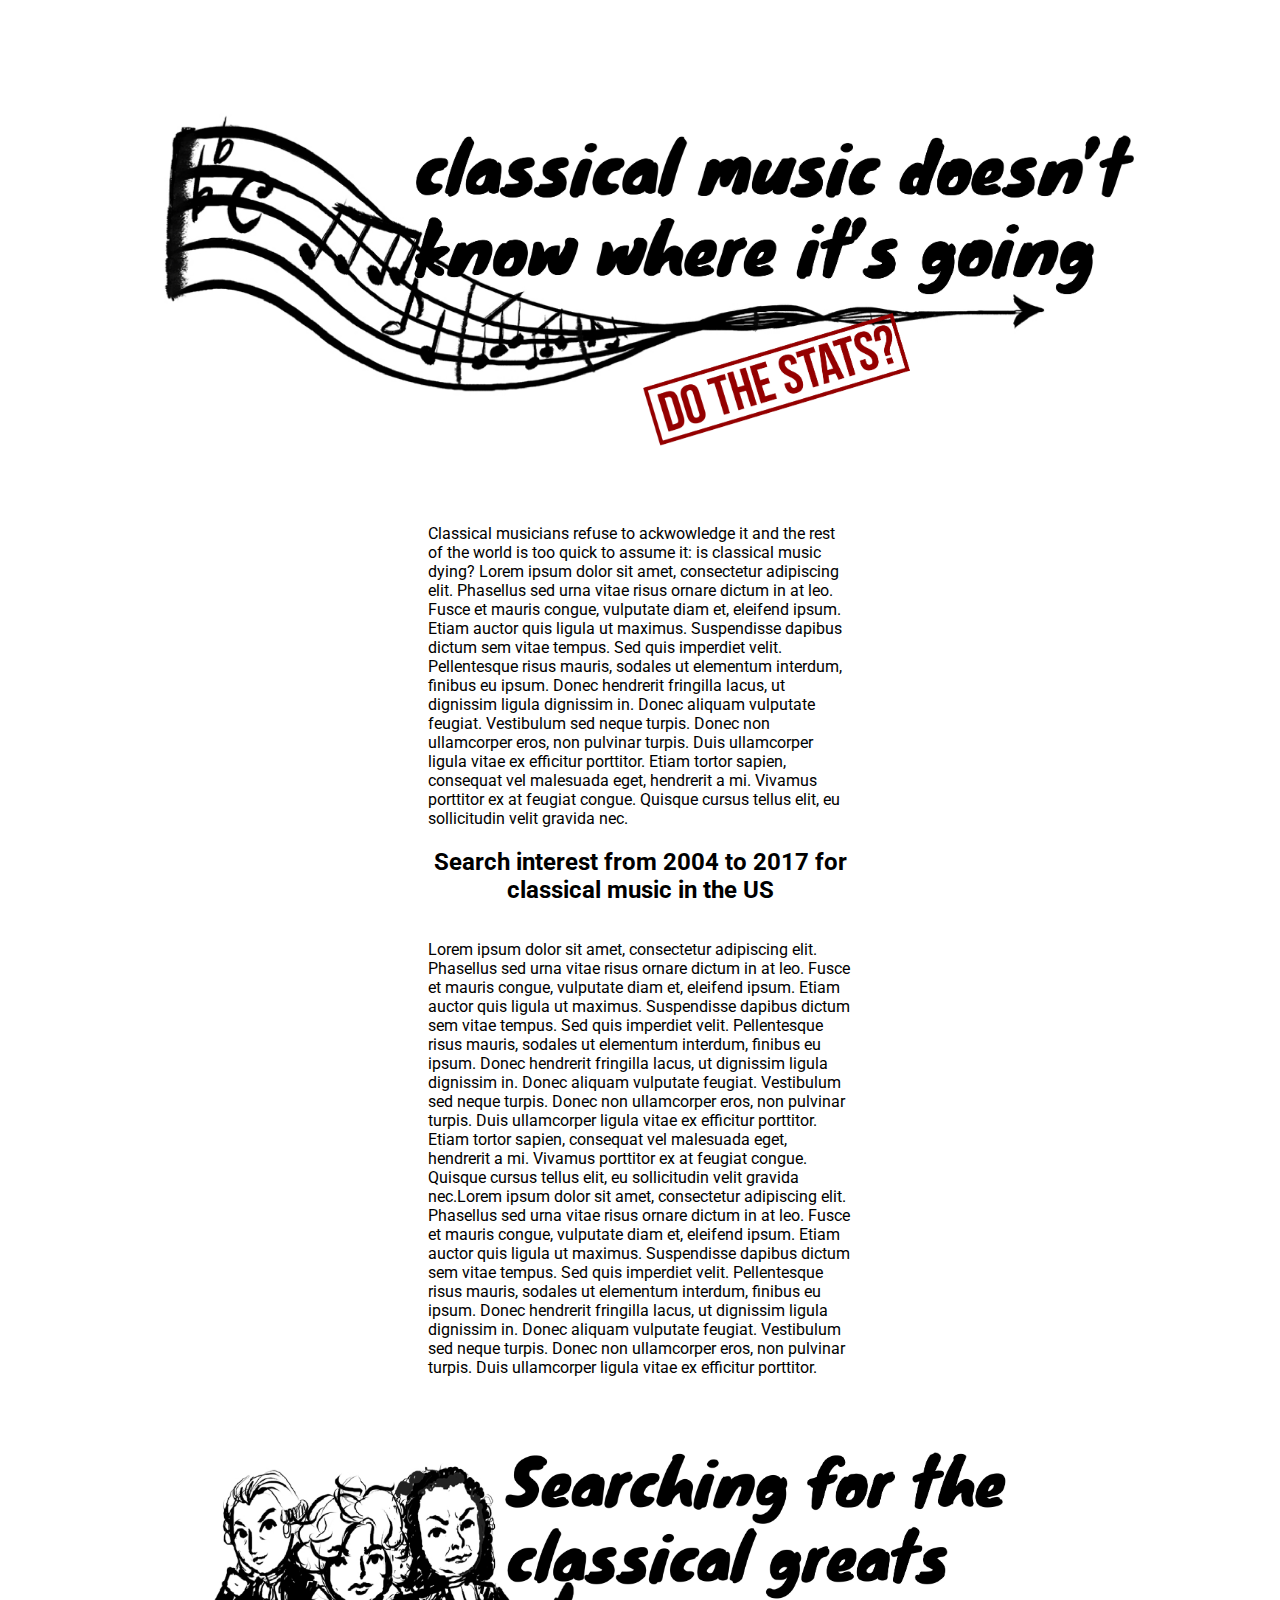
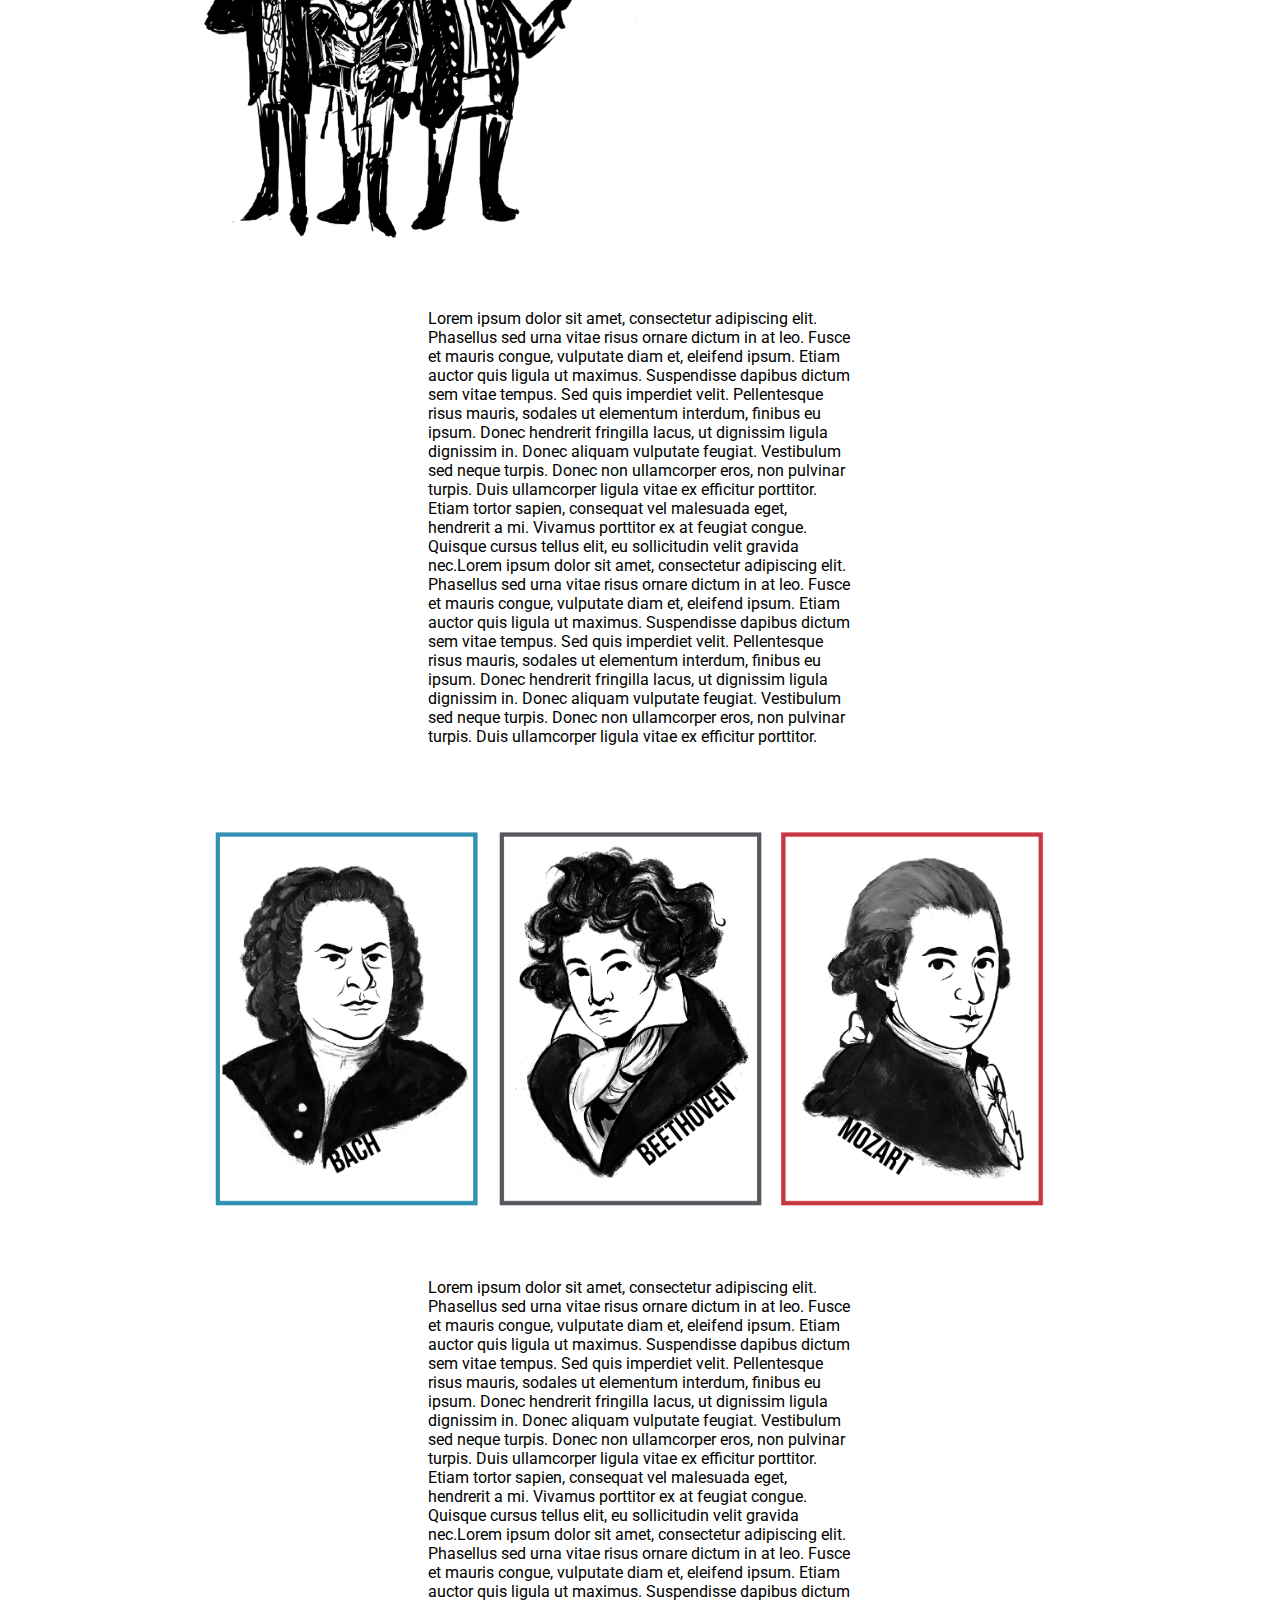
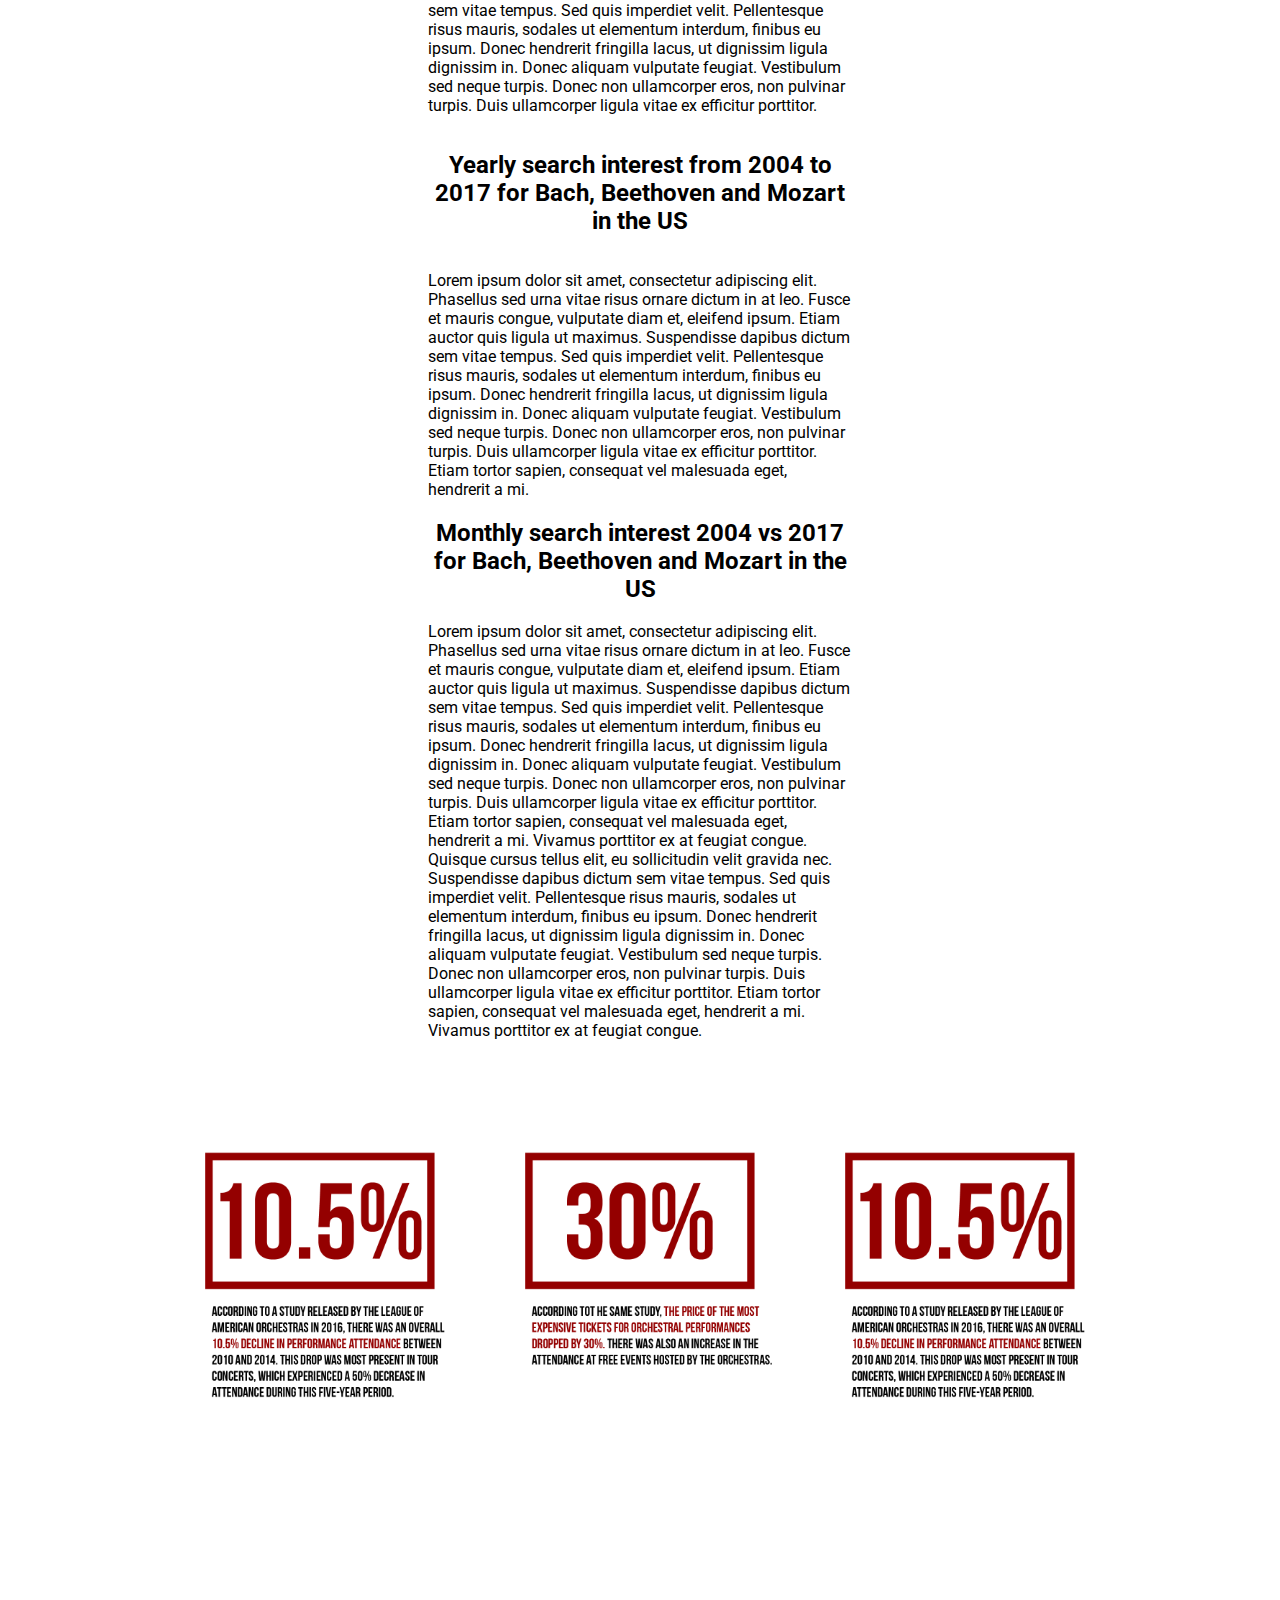
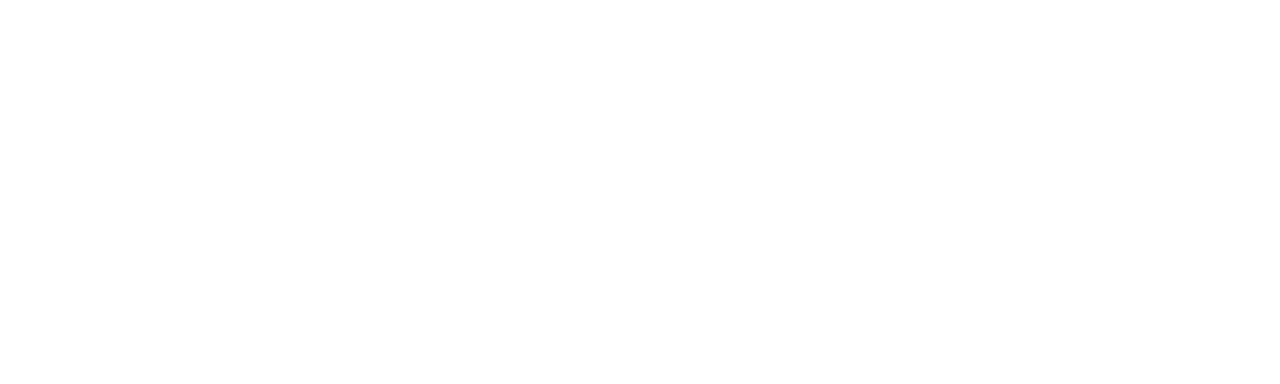
==== data_vis.html @ 520ba49f "more updates." ====
<!DOCTYPE html>
<html lang="en">
<head>
  <meta charset="utf-8">
  <title>Mackenzie Miller</title>
  <meta name="description" content="">
  <meta name="author" content="">
  <meta name="viewport" content="width=device-width, initial-scale=1">

  <link rel="stylesheet" href="style.css">
  <script type="text/javascript" src="plotlyjs-bundle.js"></script>
  <script type="text/javascript" src="figure.js"></script>
  <script src="https://d3js.org/d3.v4.min.js"></script>
  <script src="http://dimplejs.org/dist/dimple.v2.3.0.min.js"></script>
</head>

<div class="container">
  <div>
    <img src="img/newtitle.png"/>
  </div>
  <div>
    <p>Classical musicians refuse to ackwowledge it and the rest of the world is too quick to assume it: is classical music dying? Lorem ipsum dolor sit amet, consectetur adipiscing elit. Phasellus sed urna vitae risus ornare dictum in at leo. Fusce et mauris congue, vulputate diam et, eleifend ipsum. Etiam auctor quis ligula ut maximus. Suspendisse dapibus dictum sem vitae tempus. Sed quis imperdiet velit. Pellentesque risus mauris, sodales ut elementum interdum, finibus eu ipsum. Donec hendrerit fringilla lacus, ut dignissim ligula dignissim in. Donec aliquam vulputate feugiat. Vestibulum sed neque turpis. Donec non ullamcorper eros, non pulvinar turpis. Duis ullamcorper ligula vitae ex efficitur porttitor. Etiam tortor sapien, consequat vel malesuada eget, hendrerit a mi. Vivamus porttitor ex at feugiat congue. Quisque cursus tellus elit, eu sollicitudin velit gravida nec.
</p>
<h2>Search interest from 2004 to 2017 for classical music in the US</h2>
</div>
</div>
<!--
<div class="container3">
  <div>
    <img src="img/bach.png"/>
  </div>
  <div>
    <img src="img/beethoven.png"/>
  </div>
  <div>
    <img src="img/mozart.png"/>
  </div>
</div> -->
<div class="containergraph">
  
  <script src="popularity.js"></script>
</div>
  <div>
    <p>Lorem ipsum dolor sit amet, consectetur adipiscing elit. Phasellus sed urna vitae risus ornare dictum in at leo. Fusce et mauris congue, vulputate diam et, eleifend ipsum. Etiam auctor quis ligula ut maximus. Suspendisse dapibus dictum sem vitae tempus. Sed quis imperdiet velit. Pellentesque risus mauris, sodales ut elementum interdum, finibus eu ipsum. Donec hendrerit fringilla lacus, ut dignissim ligula dignissim in. Donec aliquam vulputate feugiat. Vestibulum sed neque turpis. Donec non ullamcorper eros, non pulvinar turpis. Duis ullamcorper ligula vitae ex efficitur porttitor. Etiam tortor sapien, consequat vel malesuada eget, hendrerit a mi. Vivamus porttitor ex at feugiat congue. Quisque cursus tellus elit, eu sollicitudin velit gravida nec.Lorem ipsum dolor sit amet, consectetur adipiscing elit. Phasellus sed urna vitae risus ornare dictum in at leo. Fusce et mauris congue, vulputate diam et, eleifend ipsum. Etiam auctor quis ligula ut maximus. Suspendisse dapibus dictum sem vitae tempus. Sed quis imperdiet velit. Pellentesque risus mauris, sodales ut elementum interdum, finibus eu ipsum. Donec hendrerit fringilla lacus, ut dignissim ligula dignissim in. Donec aliquam vulputate feugiat. Vestibulum sed neque turpis. Donec non ullamcorper eros, non pulvinar turpis. Duis ullamcorper ligula vitae ex efficitur porttitor.
</p>
</div>
</div>
<div class="container">
  <div>
  <img src="img/searchingfor.png">
</div>
  <div>
    <p>Lorem ipsum dolor sit amet, consectetur adipiscing elit. Phasellus sed urna vitae risus ornare dictum in at leo. Fusce et mauris congue, vulputate diam et, eleifend ipsum. Etiam auctor quis ligula ut maximus. Suspendisse dapibus dictum sem vitae tempus. Sed quis imperdiet velit. Pellentesque risus mauris, sodales ut elementum interdum, finibus eu ipsum. Donec hendrerit fringilla lacus, ut dignissim ligula dignissim in. Donec aliquam vulputate feugiat. Vestibulum sed neque turpis. Donec non ullamcorper eros, non pulvinar turpis. Duis ullamcorper ligula vitae ex efficitur porttitor. Etiam tortor sapien, consequat vel malesuada eget, hendrerit a mi. Vivamus porttitor ex at feugiat congue. Quisque cursus tellus elit, eu sollicitudin velit gravida nec.Lorem ipsum dolor sit amet, consectetur adipiscing elit. Phasellus sed urna vitae risus ornare dictum in at leo. Fusce et mauris congue, vulputate diam et, eleifend ipsum. Etiam auctor quis ligula ut maximus. Suspendisse dapibus dictum sem vitae tempus. Sed quis imperdiet velit. Pellentesque risus mauris, sodales ut elementum interdum, finibus eu ipsum. Donec hendrerit fringilla lacus, ut dignissim ligula dignissim in. Donec aliquam vulputate feugiat. Vestibulum sed neque turpis. Donec non ullamcorper eros, non pulvinar turpis. Duis ullamcorper ligula vitae ex efficitur porttitor.
</p>
</div>
</div>
<div class="container">
  <div>
  <img src="img/portraits.png">
</div>
  <div>
    <p>Lorem ipsum dolor sit amet, consectetur adipiscing elit. Phasellus sed urna vitae risus ornare dictum in at leo. Fusce et mauris congue, vulputate diam et, eleifend ipsum. Etiam auctor quis ligula ut maximus. Suspendisse dapibus dictum sem vitae tempus. Sed quis imperdiet velit. Pellentesque risus mauris, sodales ut elementum interdum, finibus eu ipsum. Donec hendrerit fringilla lacus, ut dignissim ligula dignissim in. Donec aliquam vulputate feugiat. Vestibulum sed neque turpis. Donec non ullamcorper eros, non pulvinar turpis. Duis ullamcorper ligula vitae ex efficitur porttitor. Etiam tortor sapien, consequat vel malesuada eget, hendrerit a mi. Vivamus porttitor ex at feugiat congue. Quisque cursus tellus elit, eu sollicitudin velit gravida nec.Lorem ipsum dolor sit amet, consectetur adipiscing elit. Phasellus sed urna vitae risus ornare dictum in at leo. Fusce et mauris congue, vulputate diam et, eleifend ipsum. Etiam auctor quis ligula ut maximus. Suspendisse dapibus dictum sem vitae tempus. Sed quis imperdiet velit. Pellentesque risus mauris, sodales ut elementum interdum, finibus eu ipsum. Donec hendrerit fringilla lacus, ut dignissim ligula dignissim in. Donec aliquam vulputate feugiat. Vestibulum sed neque turpis. Donec non ullamcorper eros, non pulvinar turpis. Duis ullamcorper ligula vitae ex efficitur porttitor.
</p>
</div>
<h2>Yearly search interest from 2004 to 2017 for Bach, Beethoven and Mozart in the US</h2>
</div>
<div class="containergraph">
  <script src="bach.js"></script>
</div>
  <div>
    <p>Lorem ipsum dolor sit amet, consectetur adipiscing elit. Phasellus sed urna vitae risus ornare dictum in at leo. Fusce et mauris congue, vulputate diam et, eleifend ipsum. Etiam auctor quis ligula ut maximus. Suspendisse dapibus dictum sem vitae tempus. Sed quis imperdiet velit. Pellentesque risus mauris, sodales ut elementum interdum, finibus eu ipsum. Donec hendrerit fringilla lacus, ut dignissim ligula dignissim in. Donec aliquam vulputate feugiat. Vestibulum sed neque turpis. Donec non ullamcorper eros, non pulvinar turpis. Duis ullamcorper ligula vitae ex efficitur porttitor. Etiam tortor sapien, consequat vel malesuada eget, hendrerit a mi. </p>
</div>
<h2>Monthly search interest 2004 vs 2017 for Bach, Beethoven and Mozart in the US</h2>

    <div class="containergraph">
      <script src="monthly.js"></script>
    </div>
  <div>
    <p>Lorem ipsum dolor sit amet, consectetur adipiscing elit. Phasellus sed urna vitae risus ornare dictum in at leo. Fusce et mauris congue, vulputate diam et, eleifend ipsum. Etiam auctor quis ligula ut maximus. Suspendisse dapibus dictum sem vitae tempus. Sed quis imperdiet velit. Pellentesque risus mauris, sodales ut elementum interdum, finibus eu ipsum. Donec hendrerit fringilla lacus, ut dignissim ligula dignissim in. Donec aliquam vulputate feugiat. Vestibulum sed neque turpis. Donec non ullamcorper eros, non pulvinar turpis. Duis ullamcorper ligula vitae ex efficitur porttitor. Etiam tortor sapien, consequat vel malesuada eget, hendrerit a mi. Vivamus porttitor ex at feugiat congue. Quisque cursus tellus elit, eu sollicitudin velit gravida nec. Suspendisse dapibus dictum sem vitae tempus. Sed quis imperdiet velit. Pellentesque risus mauris, sodales ut elementum interdum, finibus eu ipsum. Donec hendrerit fringilla lacus, ut dignissim ligula dignissim in. Donec aliquam vulputate feugiat. Vestibulum sed neque turpis. Donec non ullamcorper eros, non pulvinar turpis. Duis ullamcorper ligula vitae ex efficitur porttitor. Etiam tortor sapien, consequat vel malesuada eget, hendrerit a mi. Vivamus porttitor ex at feugiat congue.
</p>
</div>

<div class="container3">
  <img src="img/stat1.png">
    <img src="img/stat2.png">
      <img src="img/stat1.png">
</div>


</html>
---- style.css ----
@import url('https://fonts.googleapis.com/css?family=Montserrat|Raleway:100,200,300,400|Roboto:100');
.container {
    display: grid;
    grid-template-columns: 1fr;
    grid-template-rows: 500px;
}

.containergraph {
  
}

.container > div > img {
    width: 100%;
    height: 100%;
    object-fit: contain;
}

.container4 > div > img {
    width: 100%;
    height: 100%;
    object-fit: contain;
    margin-top: 50px;
}

.container2 {
    display: grid;
    grid-template-columns: 1fr;
    grid-template-rows: 300px;
}

.container2 > div > img {
    width: 100%;
    height: 100%;
    object-fit: contain;
}

.container3 {
display: grid;
grid-gap: 20px;
grid-template-columns: repeat(auto-fit, 300px);
grid-template-rows: repeat(2, 450px);
justify-content: center;
}

.container3 > img {
    width: 100%;
    height: 100%;
    object-fit: contain;
}

	.dimple-custom-axis-title {
		font-size: 1em !important;
		font-weight: 300;
		}

	/*.dimple-custom-axis-label{
		font-size: 1.5em !important;
		font-weight: 300;
		}*/

	.dimple-legend-text{
		font-size: 1em !important;
		font-weight: 300;
		}

    .tick line{
  visibility:hidden;
}

p {
  text-align: left;
  font-family: 'Roboto', Arial, sans-serif;
  padding-left: 420px;
  padding-right: 420px;
}

h2 {
  text-align: center;
  font-family: 'Roboto', Arial, sans-serif;
  padding-left: 420px;
  padding-right: 420px;
}

.tick line{
  opacity: 0.05;
}
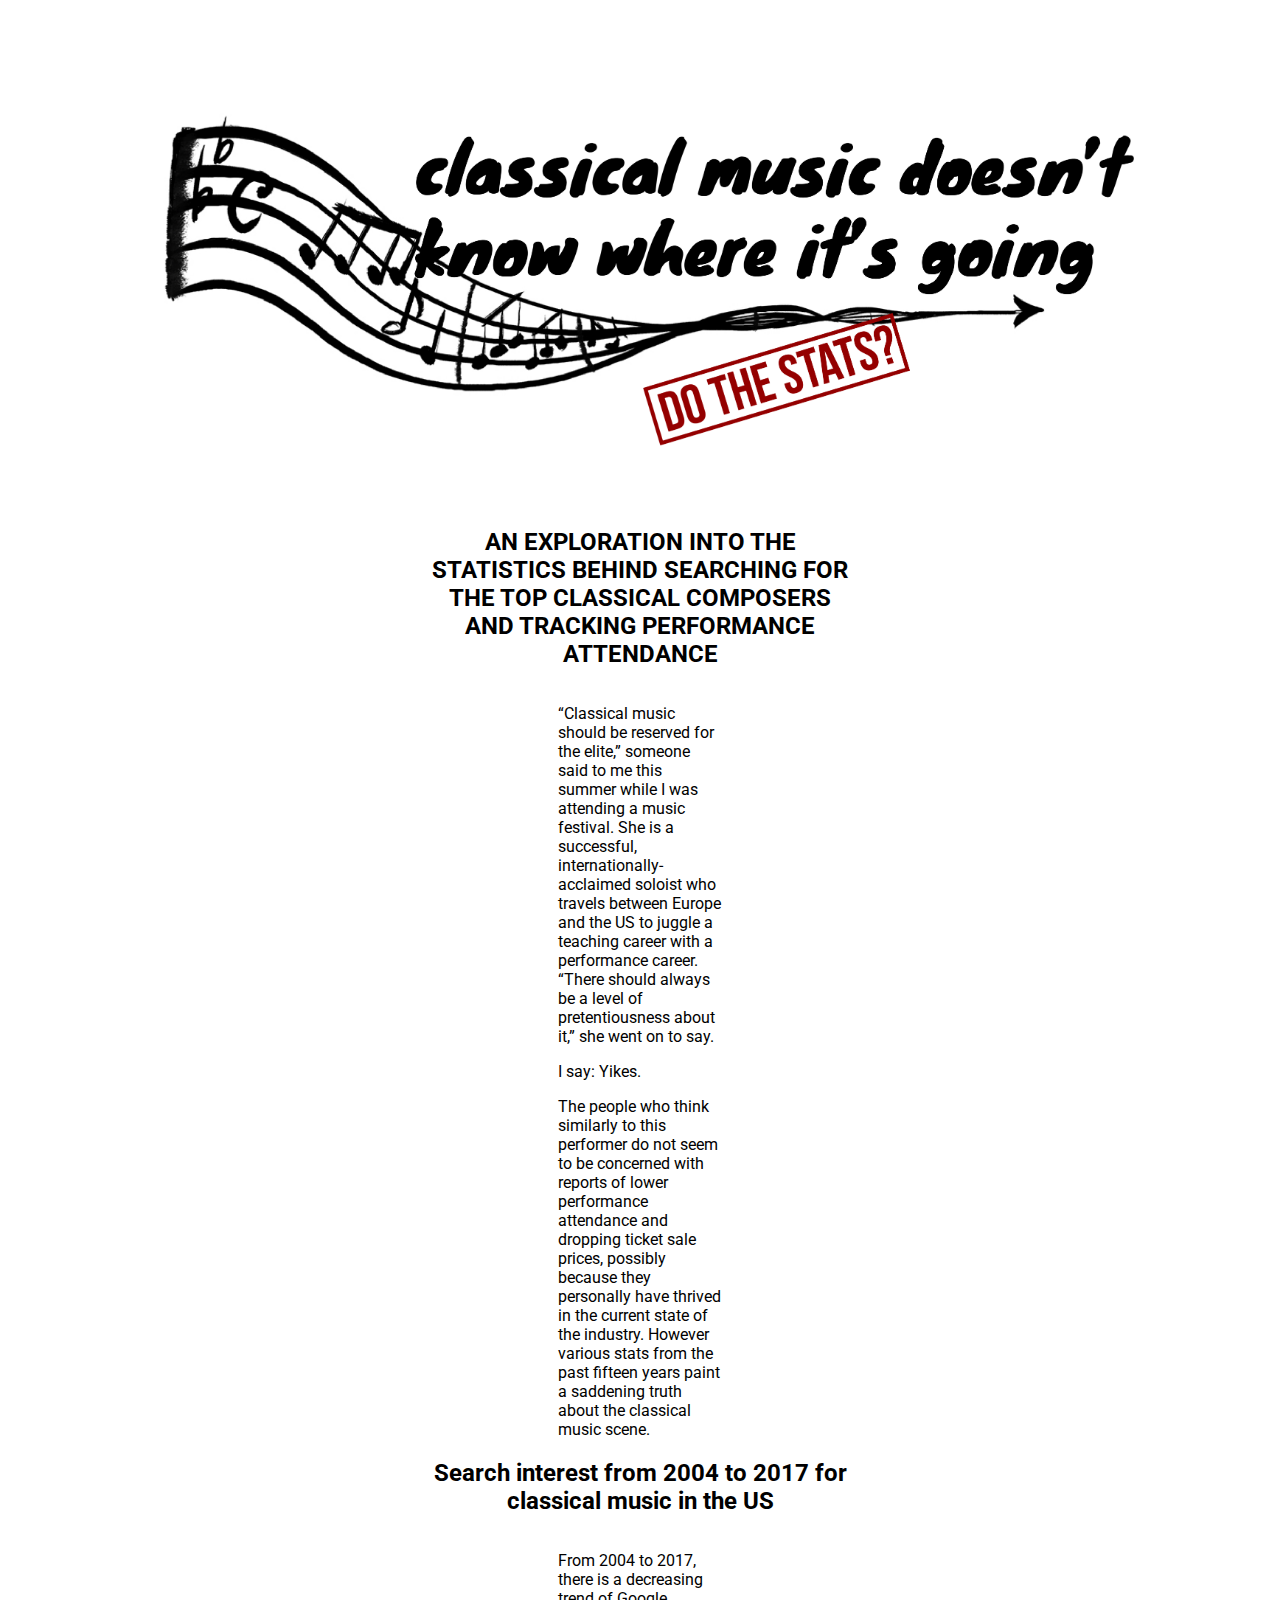
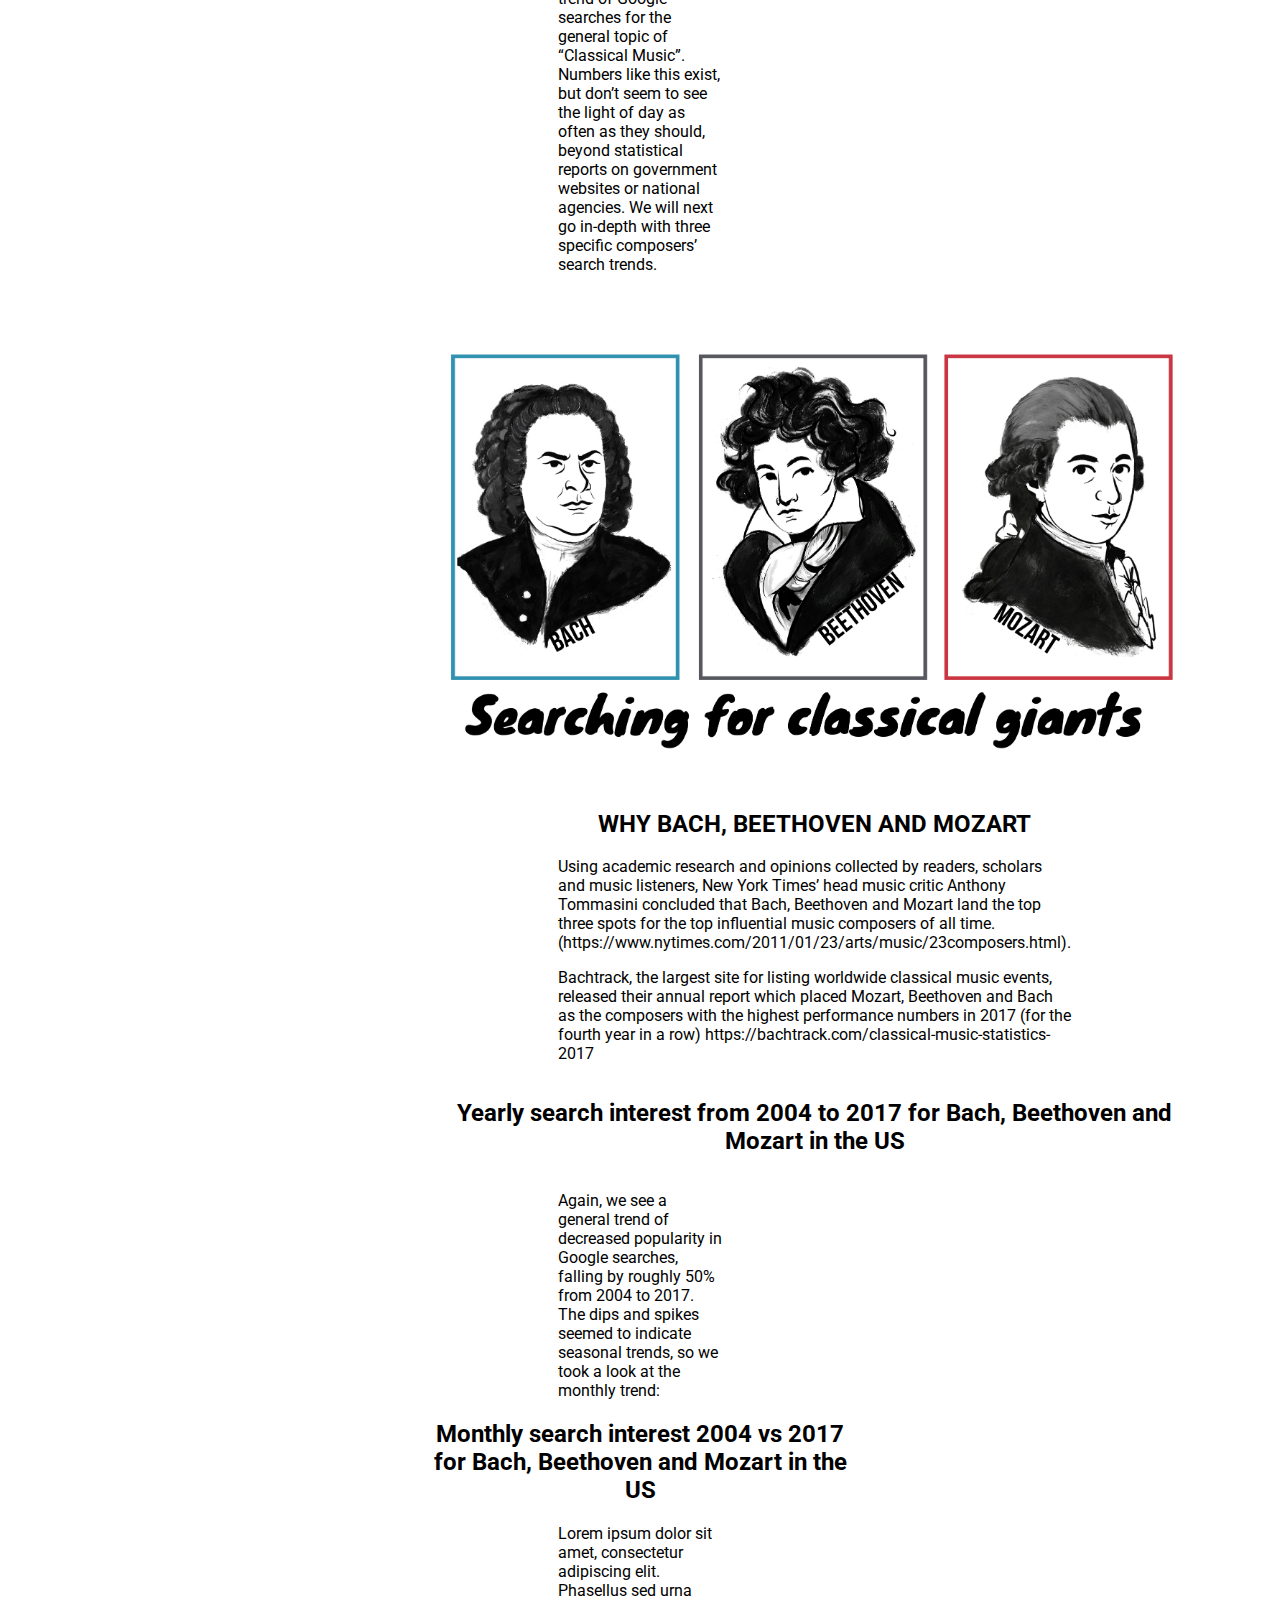
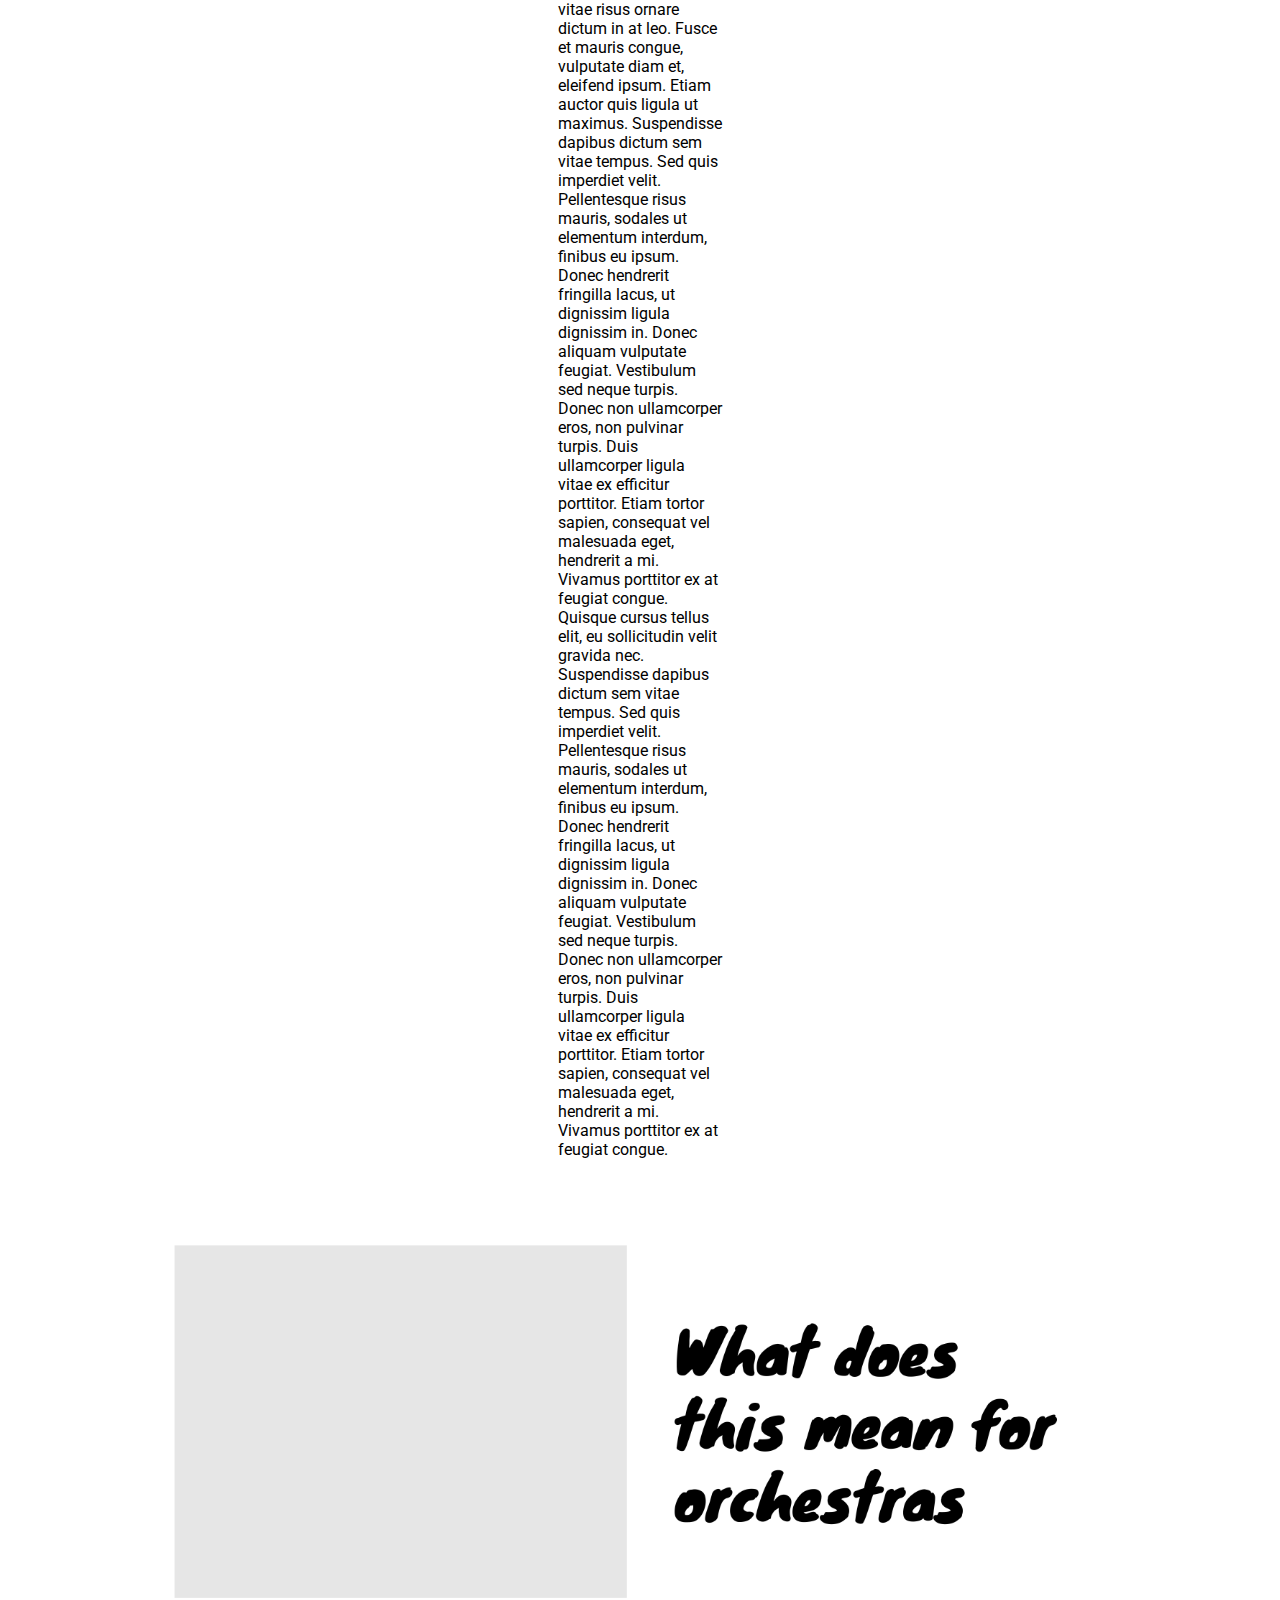
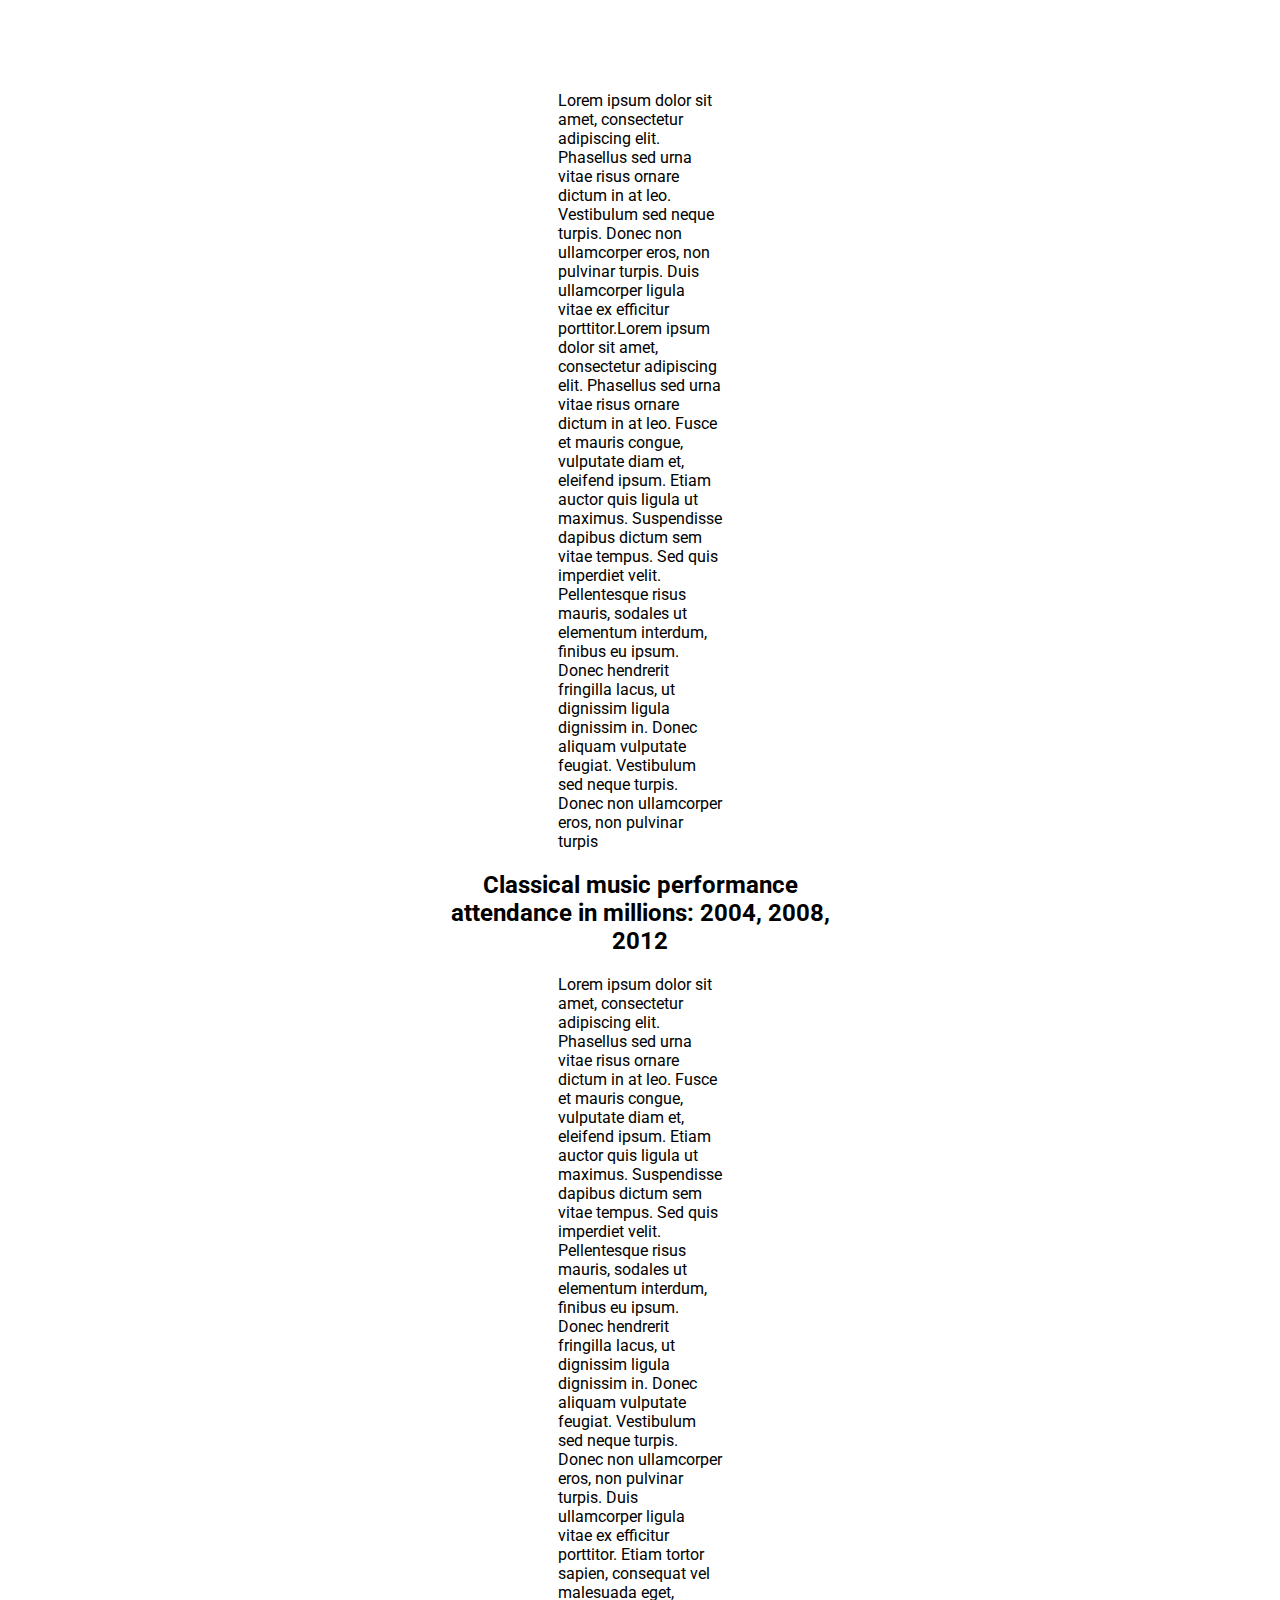
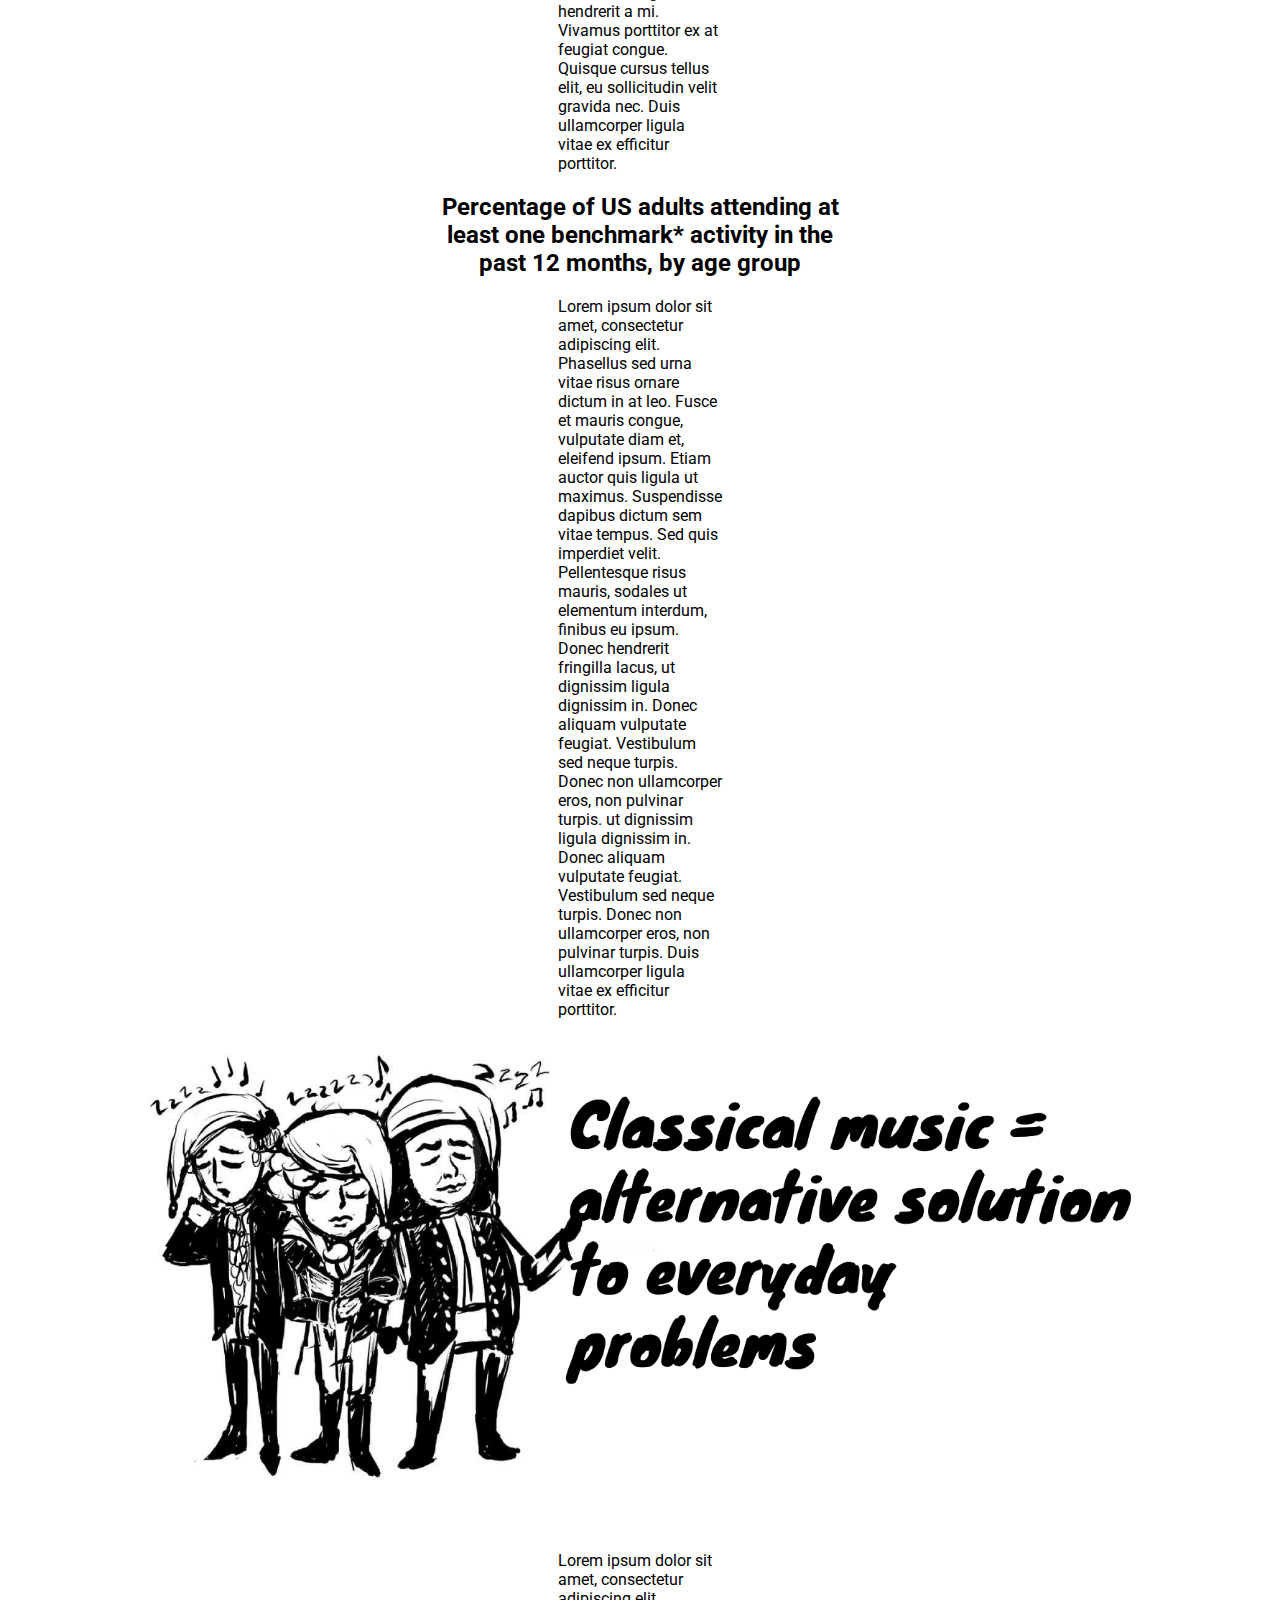
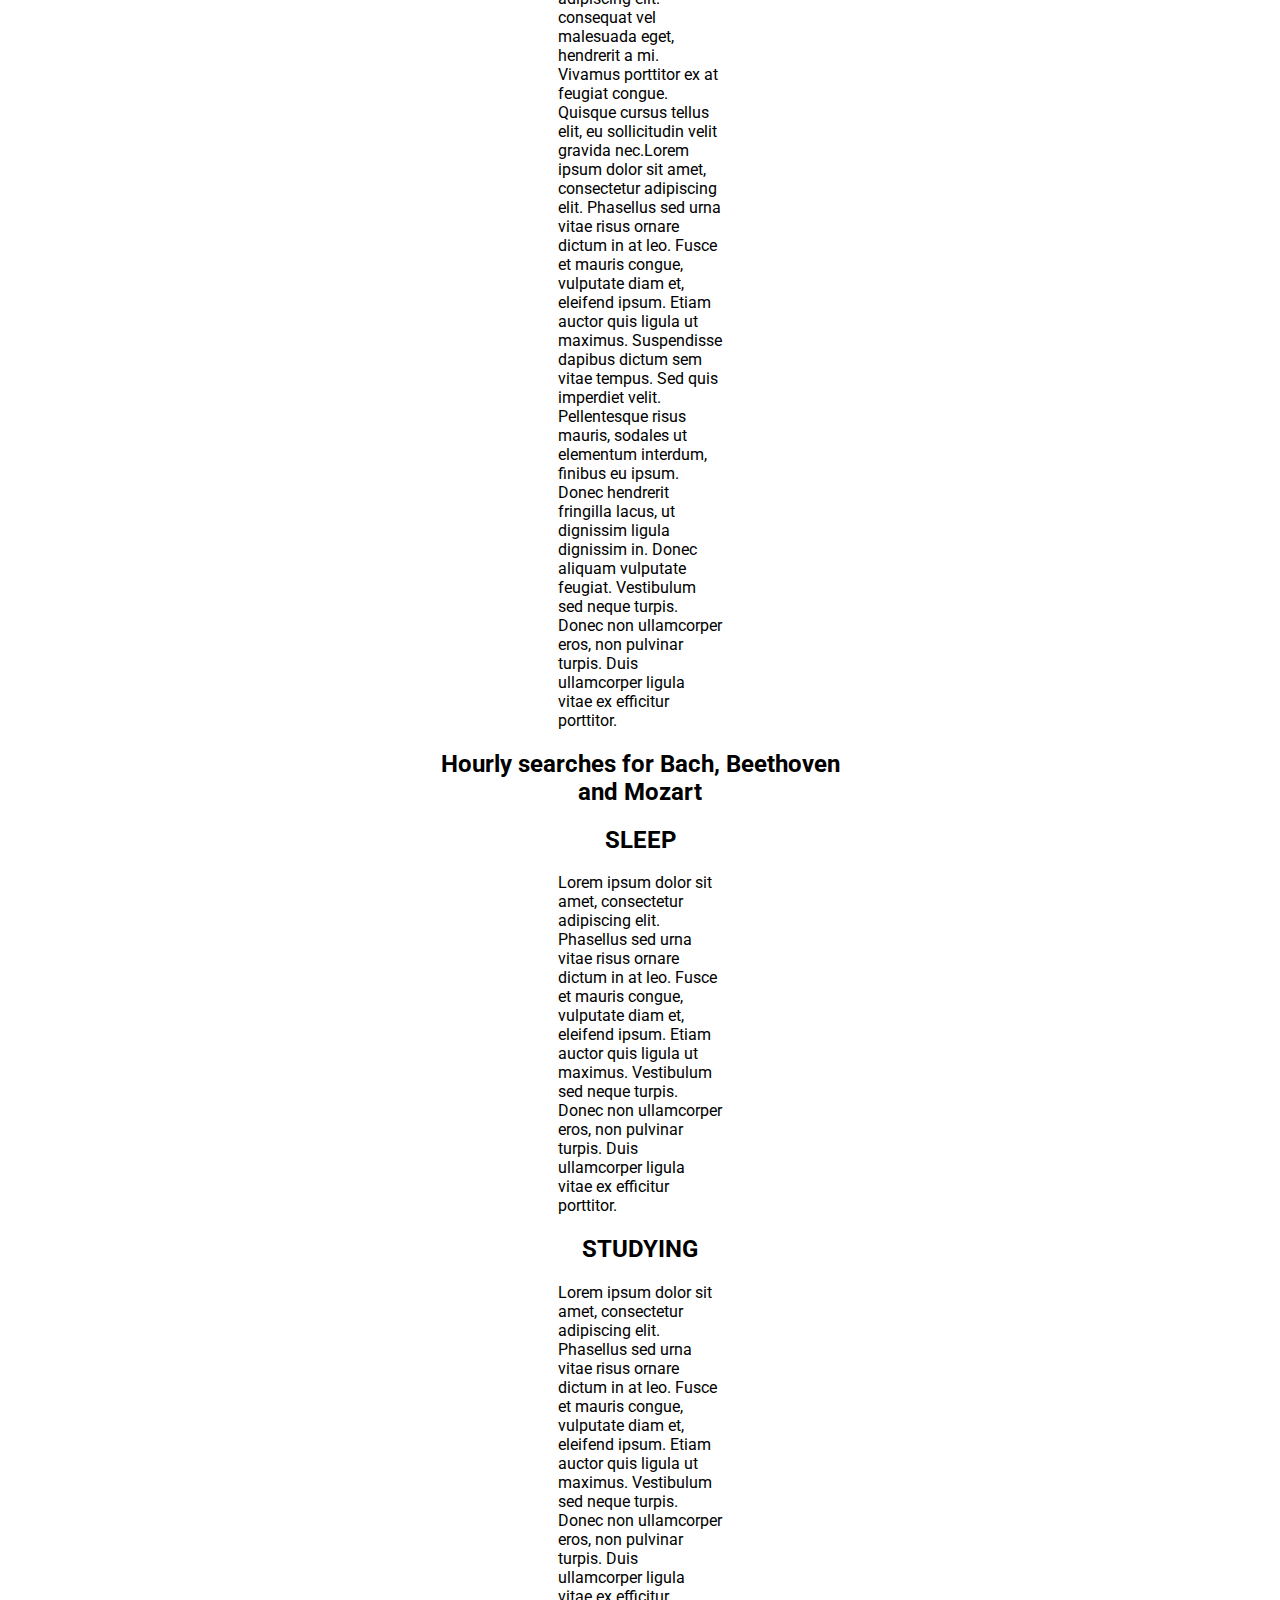
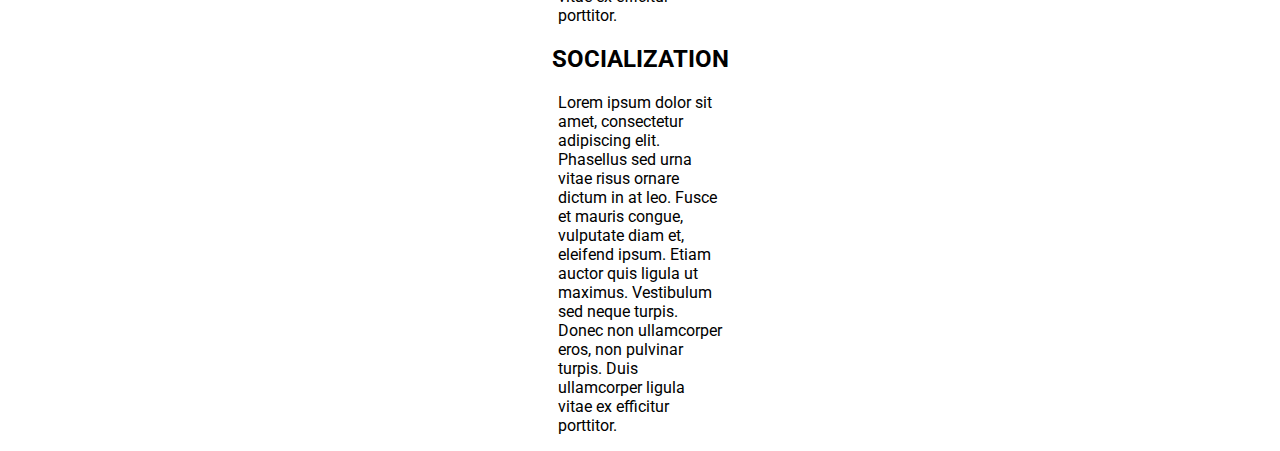
==== commit ef164f12: "more updates" ====
--- a/data_vis.html
+++ b/data_vis.html
@@ -9,6 +9,7 @@
 
   <link rel="stylesheet" href="style.css">
   <script type="text/javascript" src="plotlyjs-bundle.js"></script>
+
   <script type="text/javascript" src="figure.js"></script>
   <script src="https://d3js.org/d3.v4.min.js"></script>
   <script src="http://dimplejs.org/dist/dimple.v2.3.0.min.js"></script>
@@ -18,8 +19,13 @@
   <div>
     <img src="img/newtitle.png"/>
   </div>
+  <h2>AN EXPLORATION INTO THE STATISTICS BEHIND SEARCHING FOR THE TOP CLASSICAL COMPOSERS AND TRACKING PERFORMANCE ATTENDANCE </h2>
   <div>
-    <p>Classical musicians refuse to ackwowledge it and the rest of the world is too quick to assume it: is classical music dying? Lorem ipsum dolor sit amet, consectetur adipiscing elit. Phasellus sed urna vitae risus ornare dictum in at leo. Fusce et mauris congue, vulputate diam et, eleifend ipsum. Etiam auctor quis ligula ut maximus. Suspendisse dapibus dictum sem vitae tempus. Sed quis imperdiet velit. Pellentesque risus mauris, sodales ut elementum interdum, finibus eu ipsum. Donec hendrerit fringilla lacus, ut dignissim ligula dignissim in. Donec aliquam vulputate feugiat. Vestibulum sed neque turpis. Donec non ullamcorper eros, non pulvinar turpis. Duis ullamcorper ligula vitae ex efficitur porttitor. Etiam tortor sapien, consequat vel malesuada eget, hendrerit a mi. Vivamus porttitor ex at feugiat congue. Quisque cursus tellus elit, eu sollicitudin velit gravida nec.
+    <p>“Classical music should be reserved for the elite,” someone said to me this summer while I was attending a music festival. She is a successful, internationally-acclaimed soloist who travels between Europe and the US to juggle a teaching career with a performance career. “There should always be a level of pretentiousness about it,” she went on to say.</p>
+
+   <p>I say: Yikes.</p>
+
+<p>The people who think similarly to this performer do not seem to be concerned with reports of lower performance attendance and dropping ticket sale prices, possibly because they personally have thrived in the current state of the industry. However various stats from the past fifteen years paint a saddening truth about the classical music scene.
 </p>
 <h2>Search interest from 2004 to 2017 for classical music in the US</h2>
 </div>
@@ -37,38 +43,34 @@
   </div>
 </div> -->
 <div class="containergraph">
-  
+
   <script src="popularity.js"></script>
 </div>
-  <div>
-    <p>Lorem ipsum dolor sit amet, consectetur adipiscing elit. Phasellus sed urna vitae risus ornare dictum in at leo. Fusce et mauris congue, vulputate diam et, eleifend ipsum. Etiam auctor quis ligula ut maximus. Suspendisse dapibus dictum sem vitae tempus. Sed quis imperdiet velit. Pellentesque risus mauris, sodales ut elementum interdum, finibus eu ipsum. Donec hendrerit fringilla lacus, ut dignissim ligula dignissim in. Donec aliquam vulputate feugiat. Vestibulum sed neque turpis. Donec non ullamcorper eros, non pulvinar turpis. Duis ullamcorper ligula vitae ex efficitur porttitor. Etiam tortor sapien, consequat vel malesuada eget, hendrerit a mi. Vivamus porttitor ex at feugiat congue. Quisque cursus tellus elit, eu sollicitudin velit gravida nec.Lorem ipsum dolor sit amet, consectetur adipiscing elit. Phasellus sed urna vitae risus ornare dictum in at leo. Fusce et mauris congue, vulputate diam et, eleifend ipsum. Etiam auctor quis ligula ut maximus. Suspendisse dapibus dictum sem vitae tempus. Sed quis imperdiet velit. Pellentesque risus mauris, sodales ut elementum interdum, finibus eu ipsum. Donec hendrerit fringilla lacus, ut dignissim ligula dignissim in. Donec aliquam vulputate feugiat. Vestibulum sed neque turpis. Donec non ullamcorper eros, non pulvinar turpis. Duis ullamcorper ligula vitae ex efficitur porttitor.
-</p>
-</div>
-</div>
-<div class="container">
-  <div>
-  <img src="img/searchingfor.png">
 </div>
   <div>
-    <p>Lorem ipsum dolor sit amet, consectetur adipiscing elit. Phasellus sed urna vitae risus ornare dictum in at leo. Fusce et mauris congue, vulputate diam et, eleifend ipsum. Etiam auctor quis ligula ut maximus. Suspendisse dapibus dictum sem vitae tempus. Sed quis imperdiet velit. Pellentesque risus mauris, sodales ut elementum interdum, finibus eu ipsum. Donec hendrerit fringilla lacus, ut dignissim ligula dignissim in. Donec aliquam vulputate feugiat. Vestibulum sed neque turpis. Donec non ullamcorper eros, non pulvinar turpis. Duis ullamcorper ligula vitae ex efficitur porttitor. Etiam tortor sapien, consequat vel malesuada eget, hendrerit a mi. Vivamus porttitor ex at feugiat congue. Quisque cursus tellus elit, eu sollicitudin velit gravida nec.Lorem ipsum dolor sit amet, consectetur adipiscing elit. Phasellus sed urna vitae risus ornare dictum in at leo. Fusce et mauris congue, vulputate diam et, eleifend ipsum. Etiam auctor quis ligula ut maximus. Suspendisse dapibus dictum sem vitae tempus. Sed quis imperdiet velit. Pellentesque risus mauris, sodales ut elementum interdum, finibus eu ipsum. Donec hendrerit fringilla lacus, ut dignissim ligula dignissim in. Donec aliquam vulputate feugiat. Vestibulum sed neque turpis. Donec non ullamcorper eros, non pulvinar turpis. Duis ullamcorper ligula vitae ex efficitur porttitor.
-</p>
+    <p>From 2004 to 2017, there is a decreasing trend of Google searches for the general topic of “Classical Music”. Numbers like this exist, but don’t seem to see the light of day as often as they should, beyond statistical reports on government websites or national agencies. We will next go in-depth with three specific composers’ search trends. </p>
 </div>
-</div>
+
+
 <div class="container">
   <div>
   <img src="img/portraits.png">
 </div>
   <div>
-    <p>Lorem ipsum dolor sit amet, consectetur adipiscing elit. Phasellus sed urna vitae risus ornare dictum in at leo. Fusce et mauris congue, vulputate diam et, eleifend ipsum. Etiam auctor quis ligula ut maximus. Suspendisse dapibus dictum sem vitae tempus. Sed quis imperdiet velit. Pellentesque risus mauris, sodales ut elementum interdum, finibus eu ipsum. Donec hendrerit fringilla lacus, ut dignissim ligula dignissim in. Donec aliquam vulputate feugiat. Vestibulum sed neque turpis. Donec non ullamcorper eros, non pulvinar turpis. Duis ullamcorper ligula vitae ex efficitur porttitor. Etiam tortor sapien, consequat vel malesuada eget, hendrerit a mi. Vivamus porttitor ex at feugiat congue. Quisque cursus tellus elit, eu sollicitudin velit gravida nec.Lorem ipsum dolor sit amet, consectetur adipiscing elit. Phasellus sed urna vitae risus ornare dictum in at leo. Fusce et mauris congue, vulputate diam et, eleifend ipsum. Etiam auctor quis ligula ut maximus. Suspendisse dapibus dictum sem vitae tempus. Sed quis imperdiet velit. Pellentesque risus mauris, sodales ut elementum interdum, finibus eu ipsum. Donec hendrerit fringilla lacus, ut dignissim ligula dignissim in. Donec aliquam vulputate feugiat. Vestibulum sed neque turpis. Donec non ullamcorper eros, non pulvinar turpis. Duis ullamcorper ligula vitae ex efficitur porttitor.
+    <h2>WHY BACH, BEETHOVEN AND MOZART</h2>
+    <p>Using academic research and opinions collected by readers, scholars and music listeners, New York Times’ head music critic Anthony Tommasini concluded that Bach, Beethoven and Mozart land the top three spots for the top influential music composers of all time. (https://www.nytimes.com/2011/01/23/arts/music/23composers.html).</p>
+
+<p>Bachtrack, the largest site for listing worldwide classical music events, released their annual report which placed Mozart, Beethoven and Bach as the composers with the highest performance numbers in 2017 (for the fourth year in a row) https://bachtrack.com/classical-music-statistics-2017
 </p>
 </div>
 <h2>Yearly search interest from 2004 to 2017 for Bach, Beethoven and Mozart in the US</h2>
 </div>
+
 <div class="containergraph">
   <script src="bach.js"></script>
 </div>
   <div>
-    <p>Lorem ipsum dolor sit amet, consectetur adipiscing elit. Phasellus sed urna vitae risus ornare dictum in at leo. Fusce et mauris congue, vulputate diam et, eleifend ipsum. Etiam auctor quis ligula ut maximus. Suspendisse dapibus dictum sem vitae tempus. Sed quis imperdiet velit. Pellentesque risus mauris, sodales ut elementum interdum, finibus eu ipsum. Donec hendrerit fringilla lacus, ut dignissim ligula dignissim in. Donec aliquam vulputate feugiat. Vestibulum sed neque turpis. Donec non ullamcorper eros, non pulvinar turpis. Duis ullamcorper ligula vitae ex efficitur porttitor. Etiam tortor sapien, consequat vel malesuada eget, hendrerit a mi. </p>
+    <p>Again, we see a general trend of decreased popularity in Google searches, falling by roughly 50% from 2004 to 2017. The dips and spikes seemed to indicate seasonal trends, so we took a look at the monthly trend:  </p>
 </div>
 <h2>Monthly search interest 2004 vs 2017 for Bach, Beethoven and Mozart in the US</h2>
 
@@ -80,11 +82,67 @@
 </p>
 </div>
 
+<div class="container">
+  <div>
+  <img src="img/orchestra.png">
+</div>
+</div>
+<p>Lorem ipsum dolor sit amet, consectetur adipiscing elit. Phasellus sed urna vitae risus ornare dictum in at leo. Vestibulum sed neque turpis. Donec non ullamcorper eros, non pulvinar turpis. Duis ullamcorper ligula vitae ex efficitur porttitor.Lorem ipsum dolor sit amet, consectetur adipiscing elit. Phasellus sed urna vitae risus ornare dictum in at leo. Fusce et mauris congue, vulputate diam et, eleifend ipsum. Etiam auctor quis ligula ut maximus. Suspendisse dapibus dictum sem vitae tempus. Sed quis imperdiet velit. Pellentesque risus mauris, sodales ut elementum interdum, finibus eu ipsum. Donec hendrerit fringilla lacus, ut dignissim ligula dignissim in. Donec aliquam vulputate feugiat. Vestibulum sed neque turpis. Donec non ullamcorper eros, non pulvinar turpis
+</p>
+<h2>Classical music performance attendance in millions: 2004, 2008, 2012</h2>
+
+<div class="containergraph">
+  <script src="attendance.js"></script>
+</div>
+<div>
+    <p>Lorem ipsum dolor sit amet, consectetur adipiscing elit. Phasellus sed urna vitae risus ornare dictum in at leo. Fusce et mauris congue, vulputate diam et, eleifend ipsum. Etiam auctor quis ligula ut maximus. Suspendisse dapibus dictum sem vitae tempus. Sed quis imperdiet velit. Pellentesque risus mauris, sodales ut elementum interdum, finibus eu ipsum. Donec hendrerit fringilla lacus, ut dignissim ligula dignissim in. Donec aliquam vulputate feugiat. Vestibulum sed neque turpis. Donec non ullamcorper eros, non pulvinar turpis. Duis ullamcorper ligula vitae ex efficitur porttitor. Etiam tortor sapien, consequat vel malesuada eget, hendrerit a mi. Vivamus porttitor ex at feugiat congue. Quisque cursus tellus elit, eu sollicitudin velit gravida nec. Duis ullamcorper ligula vitae ex efficitur porttitor.
+</p>
+</div>
+
+<h2>Percentage of US adults attending at least one benchmark* activity in the past 12 months, by age group</h2>
+
 <div class="container3">
-  <img src="img/stat1.png">
-    <img src="img/stat2.png">
-      <img src="img/stat1.png">
+  <script src="ages.js"></script>
+  <script src="ages2.js"></script>
+  <script src="ages3.js"></script>
+</div>
+
+<div>
+  <p>Lorem ipsum dolor sit amet, consectetur adipiscing elit. Phasellus sed urna vitae risus ornare dictum in at leo. Fusce et mauris congue, vulputate diam et, eleifend ipsum. Etiam auctor quis ligula ut maximus. Suspendisse dapibus dictum sem vitae tempus. Sed quis imperdiet velit. Pellentesque risus mauris, sodales ut elementum interdum, finibus eu ipsum. Donec hendrerit fringilla lacus, ut dignissim ligula dignissim in. Donec aliquam vulputate feugiat. Vestibulum sed neque turpis. Donec non ullamcorper eros, non pulvinar turpis. ut dignissim ligula dignissim in. Donec aliquam vulputate feugiat. Vestibulum sed neque turpis. Donec non ullamcorper eros, non pulvinar turpis. Duis ullamcorper ligula vitae ex efficitur porttitor.
+</p>
+</div>
+<div class="container">
+  <div>
+  <img src="img/alternative.png">
+</div>
+</div>
+<div>
+  <p>Lorem ipsum dolor sit amet, consectetur adipiscing elit. consequat vel malesuada eget, hendrerit a mi. Vivamus porttitor ex at feugiat congue. Quisque cursus tellus elit, eu sollicitudin velit gravida nec.Lorem ipsum dolor sit amet, consectetur adipiscing elit. Phasellus sed urna vitae risus ornare dictum in at leo. Fusce et mauris congue, vulputate diam et, eleifend ipsum. Etiam auctor quis ligula ut maximus. Suspendisse dapibus dictum sem vitae tempus. Sed quis imperdiet velit. Pellentesque risus mauris, sodales ut elementum interdum, finibus eu ipsum. Donec hendrerit fringilla lacus, ut dignissim ligula dignissim in. Donec aliquam vulputate feugiat. Vestibulum sed neque turpis. Donec non ullamcorper eros, non pulvinar turpis. Duis ullamcorper ligula vitae ex efficitur porttitor.
+</p>
+</div>
+
+<h2>Hourly searches for Bach, Beethoven and Mozart</h2>
+
+<div class="containergraph">
+  <script src="daily.js"></script>
+</div>
+<h2>SLEEP</h2>
+<div>
+  <p>Lorem ipsum dolor sit amet, consectetur adipiscing elit. Phasellus sed urna vitae risus ornare dictum in at leo. Fusce et mauris congue, vulputate diam et, eleifend ipsum. Etiam auctor quis ligula ut maximus. Vestibulum sed neque turpis. Donec non ullamcorper eros, non pulvinar turpis. Duis ullamcorper ligula vitae ex efficitur porttitor.
+</p> </div>
+
+<h2>STUDYING</h2>
+<div>
+  <p>Lorem ipsum dolor sit amet, consectetur adipiscing elit. Phasellus sed urna vitae risus ornare dictum in at leo. Fusce et mauris congue, vulputate diam et, eleifend ipsum. Etiam auctor quis ligula ut maximus. Vestibulum sed neque turpis. Donec non ullamcorper eros, non pulvinar turpis. Duis ullamcorper ligula vitae ex efficitur porttitor.
+</p>
+</div>
+
+<h2>SOCIALIZATION</h2>
+<div>
+  <p>Lorem ipsum dolor sit amet, consectetur adipiscing elit. Phasellus sed urna vitae risus ornare dictum in at leo. Fusce et mauris congue, vulputate diam et, eleifend ipsum. Etiam auctor quis ligula ut maximus. Vestibulum sed neque turpis. Donec non ullamcorper eros, non pulvinar turpis. Duis ullamcorper ligula vitae ex efficitur porttitor.
+</p>
 </div>
 
 
+
 </html>
--- a/style.css
+++ b/style.css
@@ -6,7 +6,7 @@
 }
 
 .containergraph {
-  
+
 }
 
 .container > div > img {
@@ -35,11 +35,12 @@
 }
 
 .container3 {
-display: grid;
-grid-gap: 20px;
-grid-template-columns: repeat(auto-fit, 300px);
+/*display: grid;
+grid-gap: 0px;
+grid-template-columns: repeat(auto-fit, 100px);
 grid-template-rows: repeat(2, 450px);
-justify-content: center;
+justify-content: center;*/
+
 }
 
 .container3 > img {
@@ -70,8 +71,8 @@
 p {
   text-align: left;
   font-family: 'Roboto', Arial, sans-serif;
-  padding-left: 420px;
-  padding-right: 420px;
+  padding-left: 550px;
+  padding-right: 550px;
 }
 
 h2 {
@@ -81,6 +82,18 @@
   padding-right: 420px;
 }
 
-.tick line{
+/*.tick line{
   opacity: 0.05;
+}*/
+
+.axis {
+  font: 10px sans-serif;
 }
+
+.axis path,
+.axis line {
+  fill: none;
+  stroke: #000;
+  shape-rendering: crispEdges;
+  stroke-width: 10px;
+}
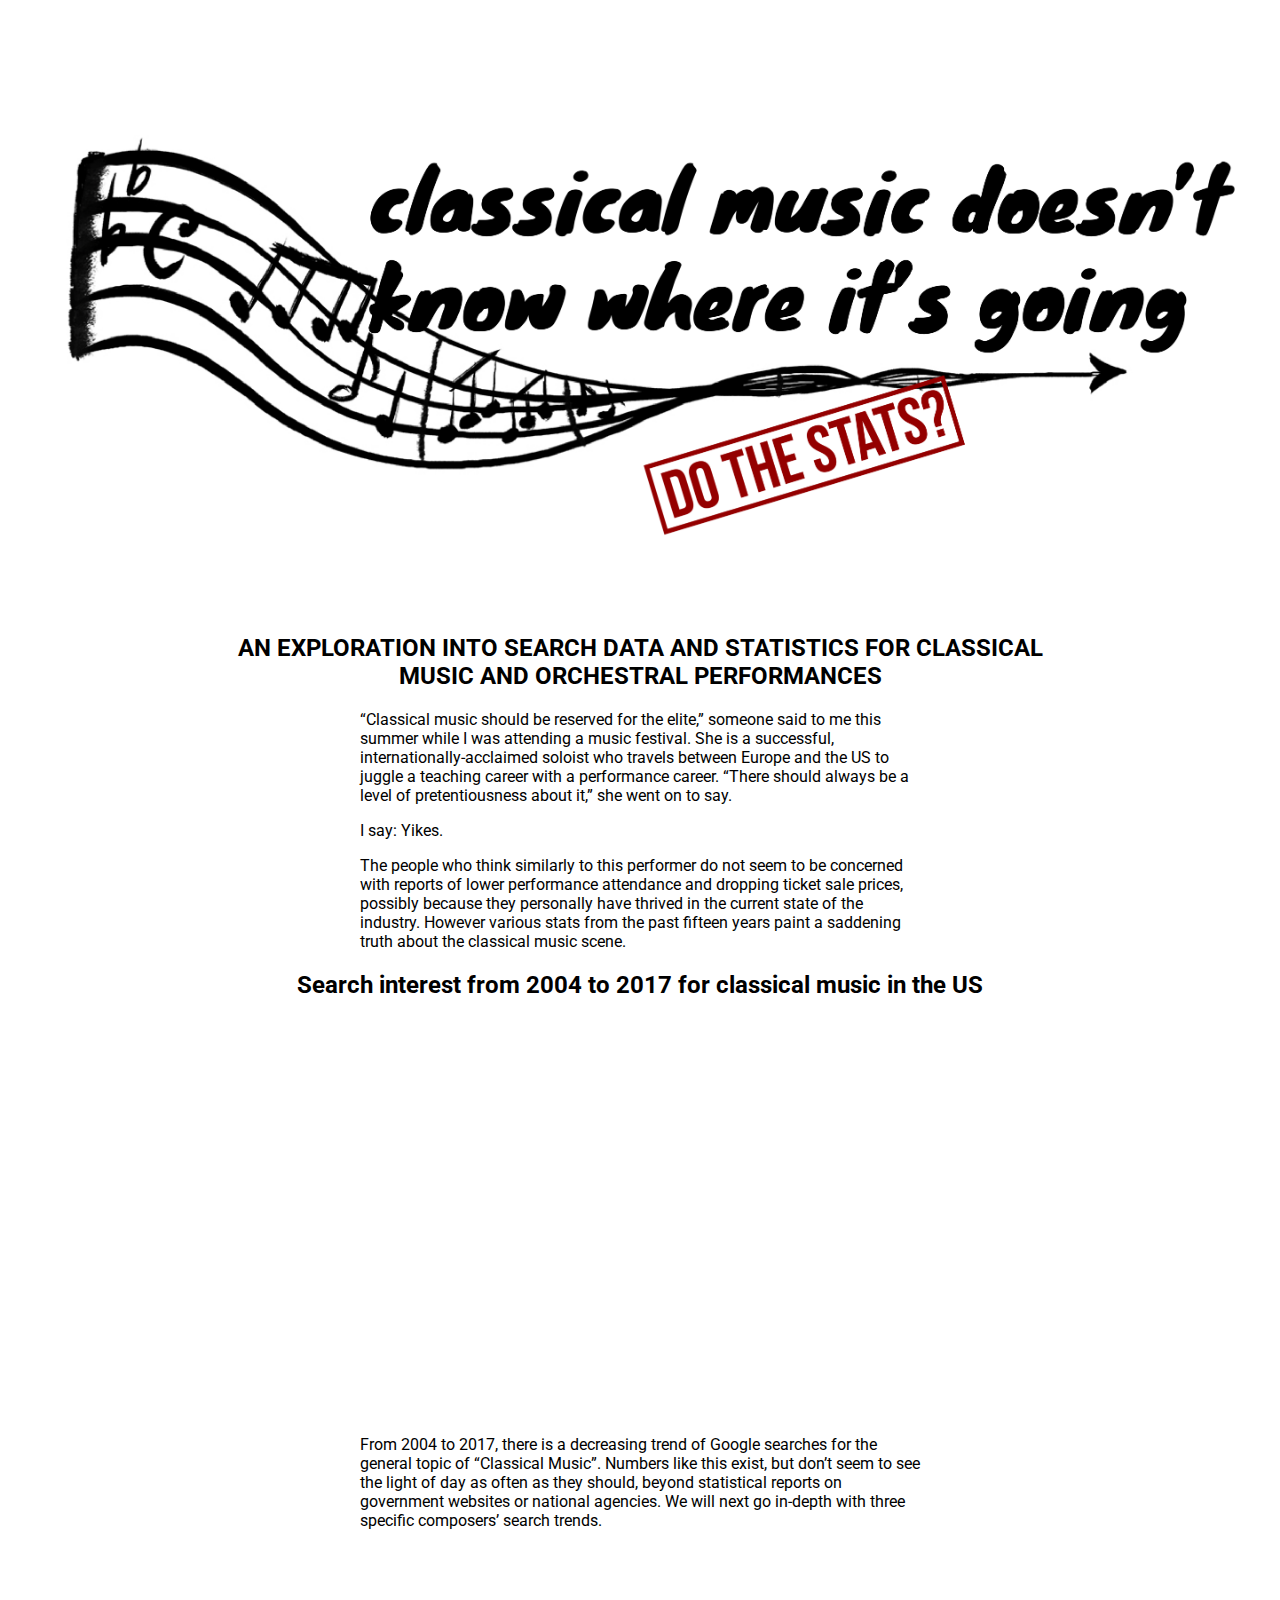
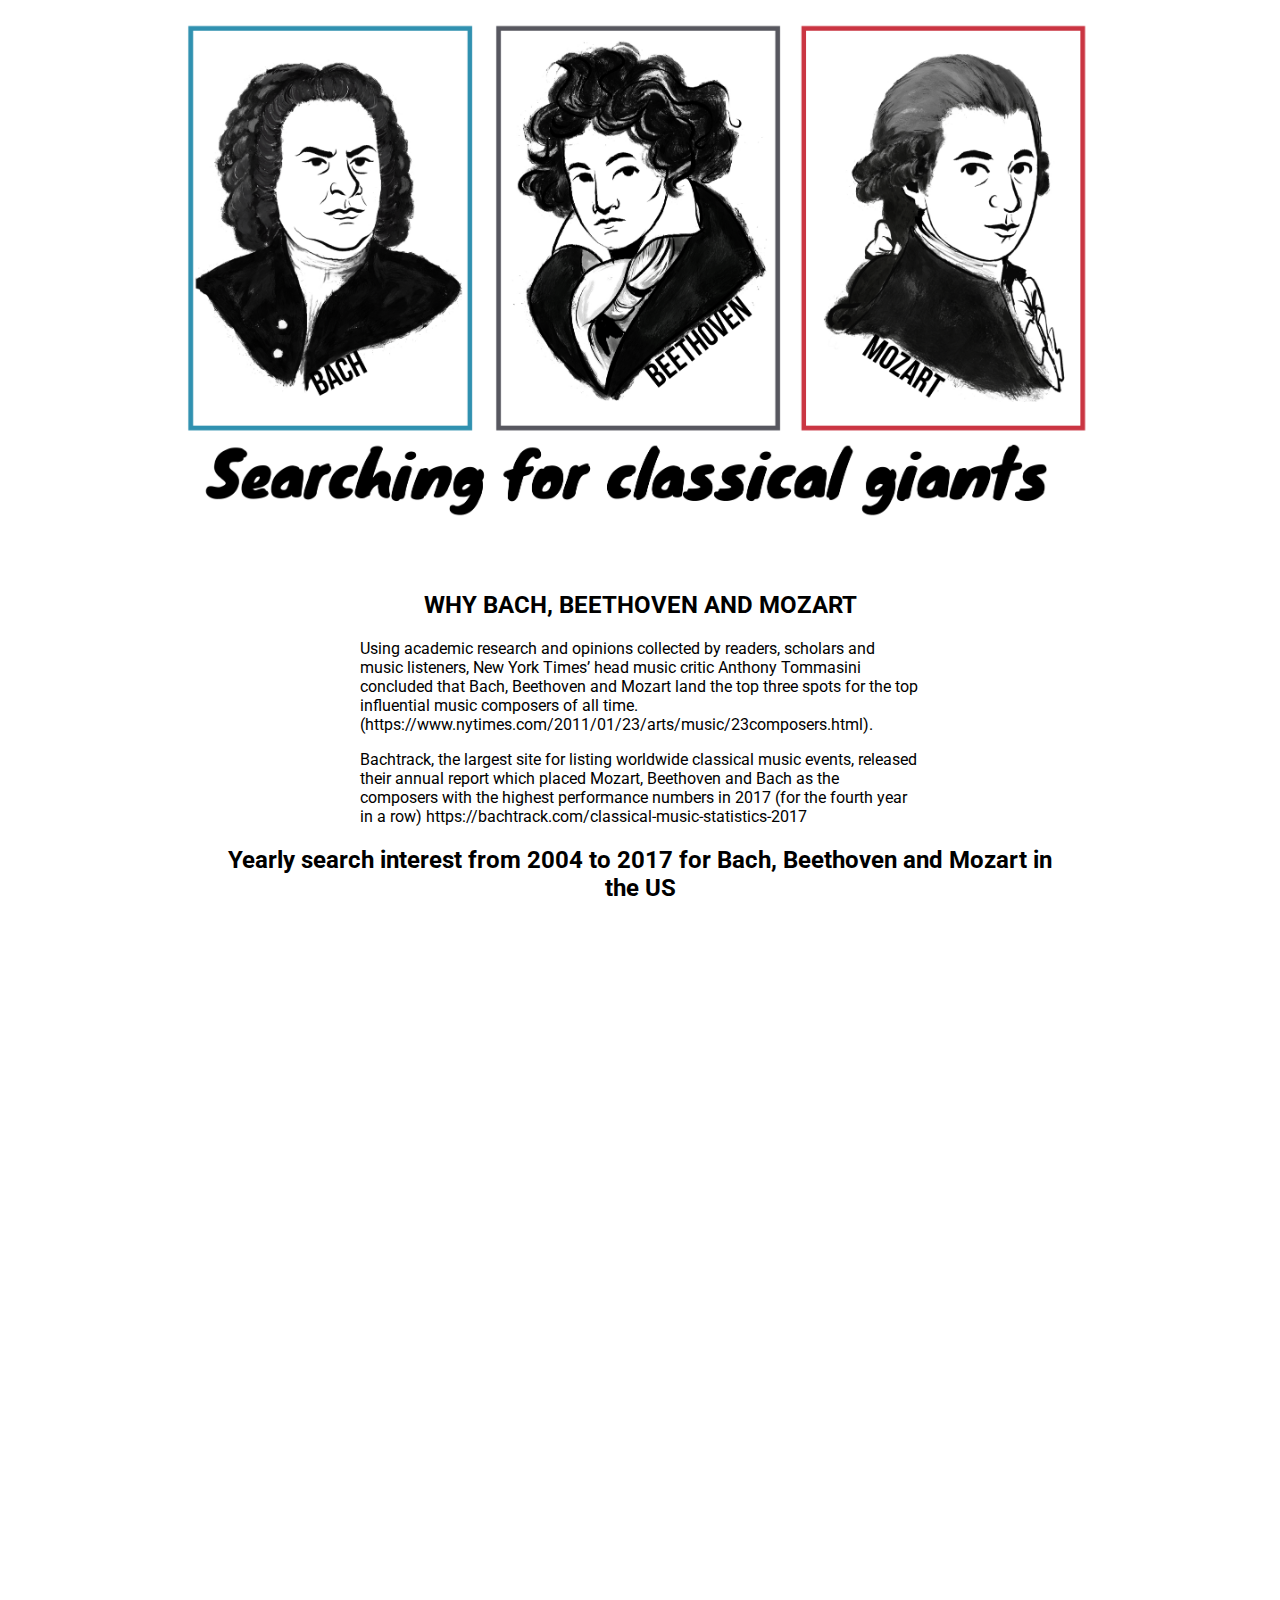
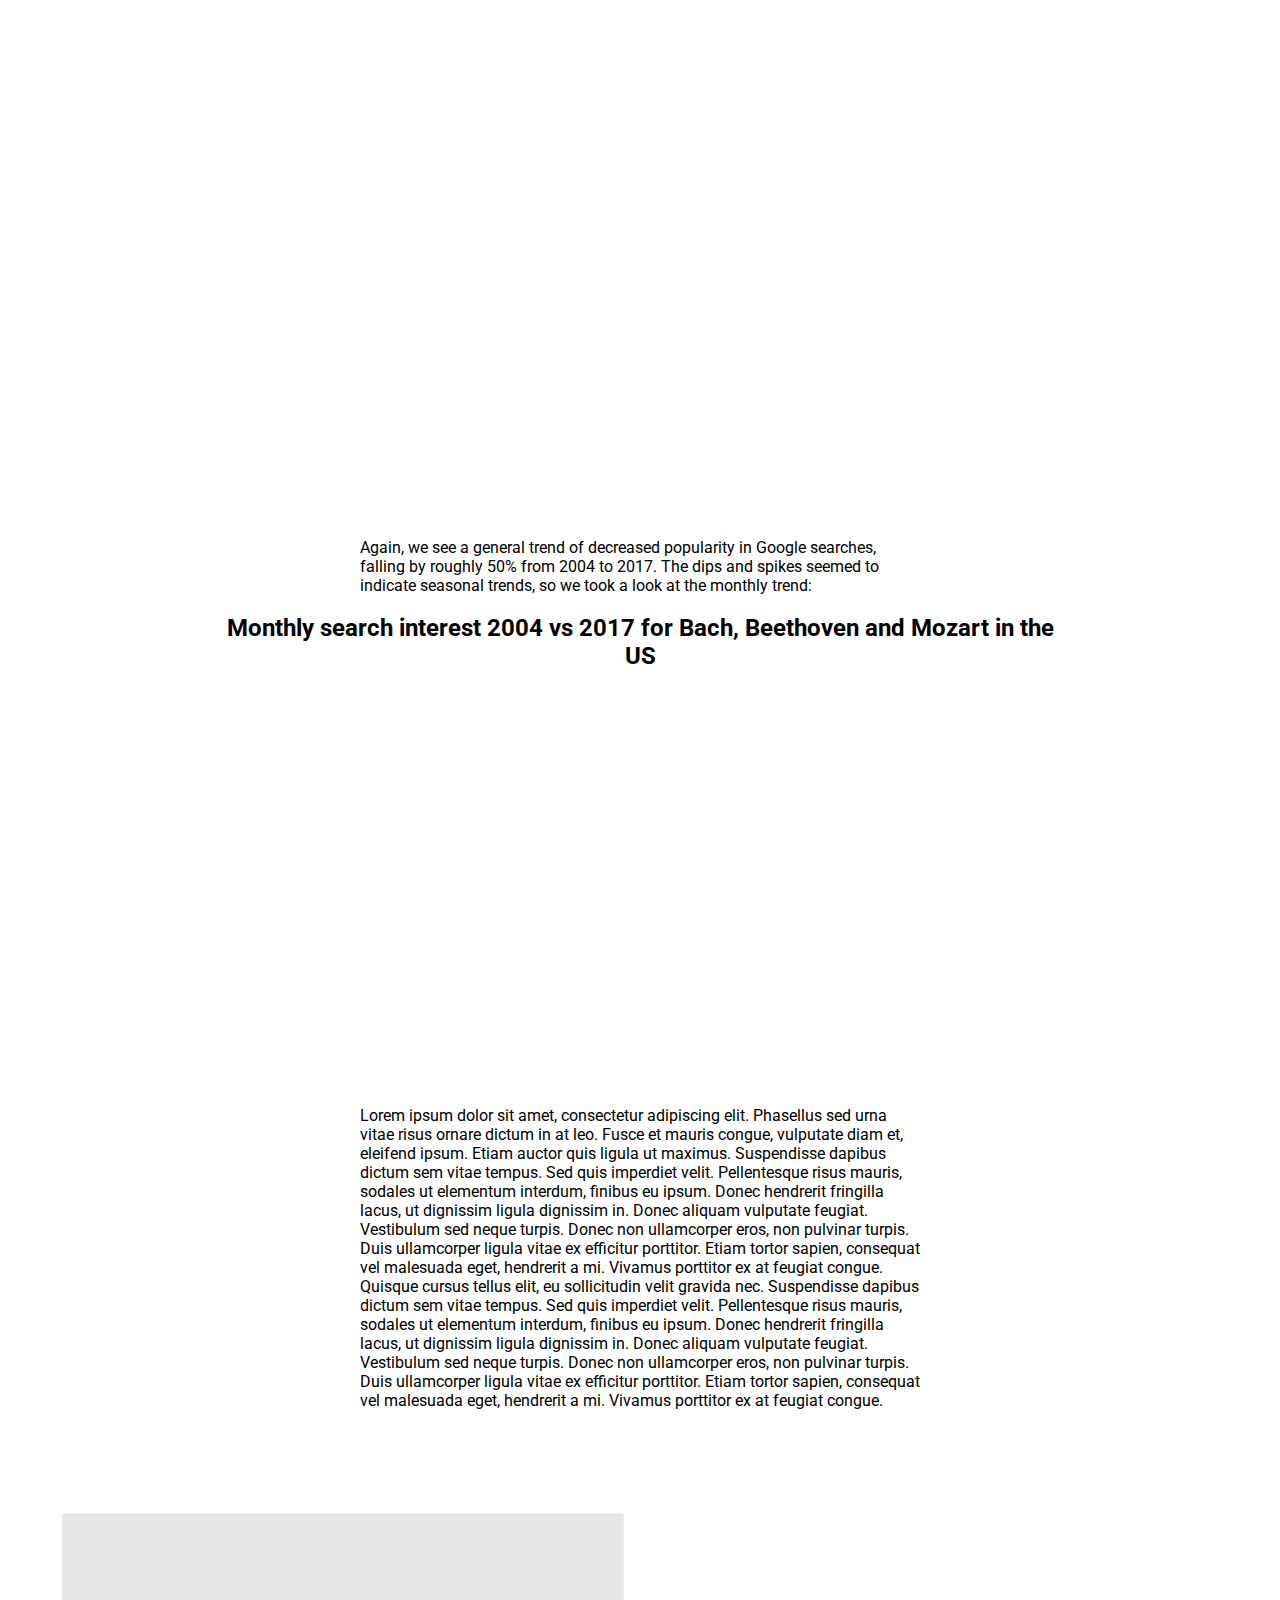
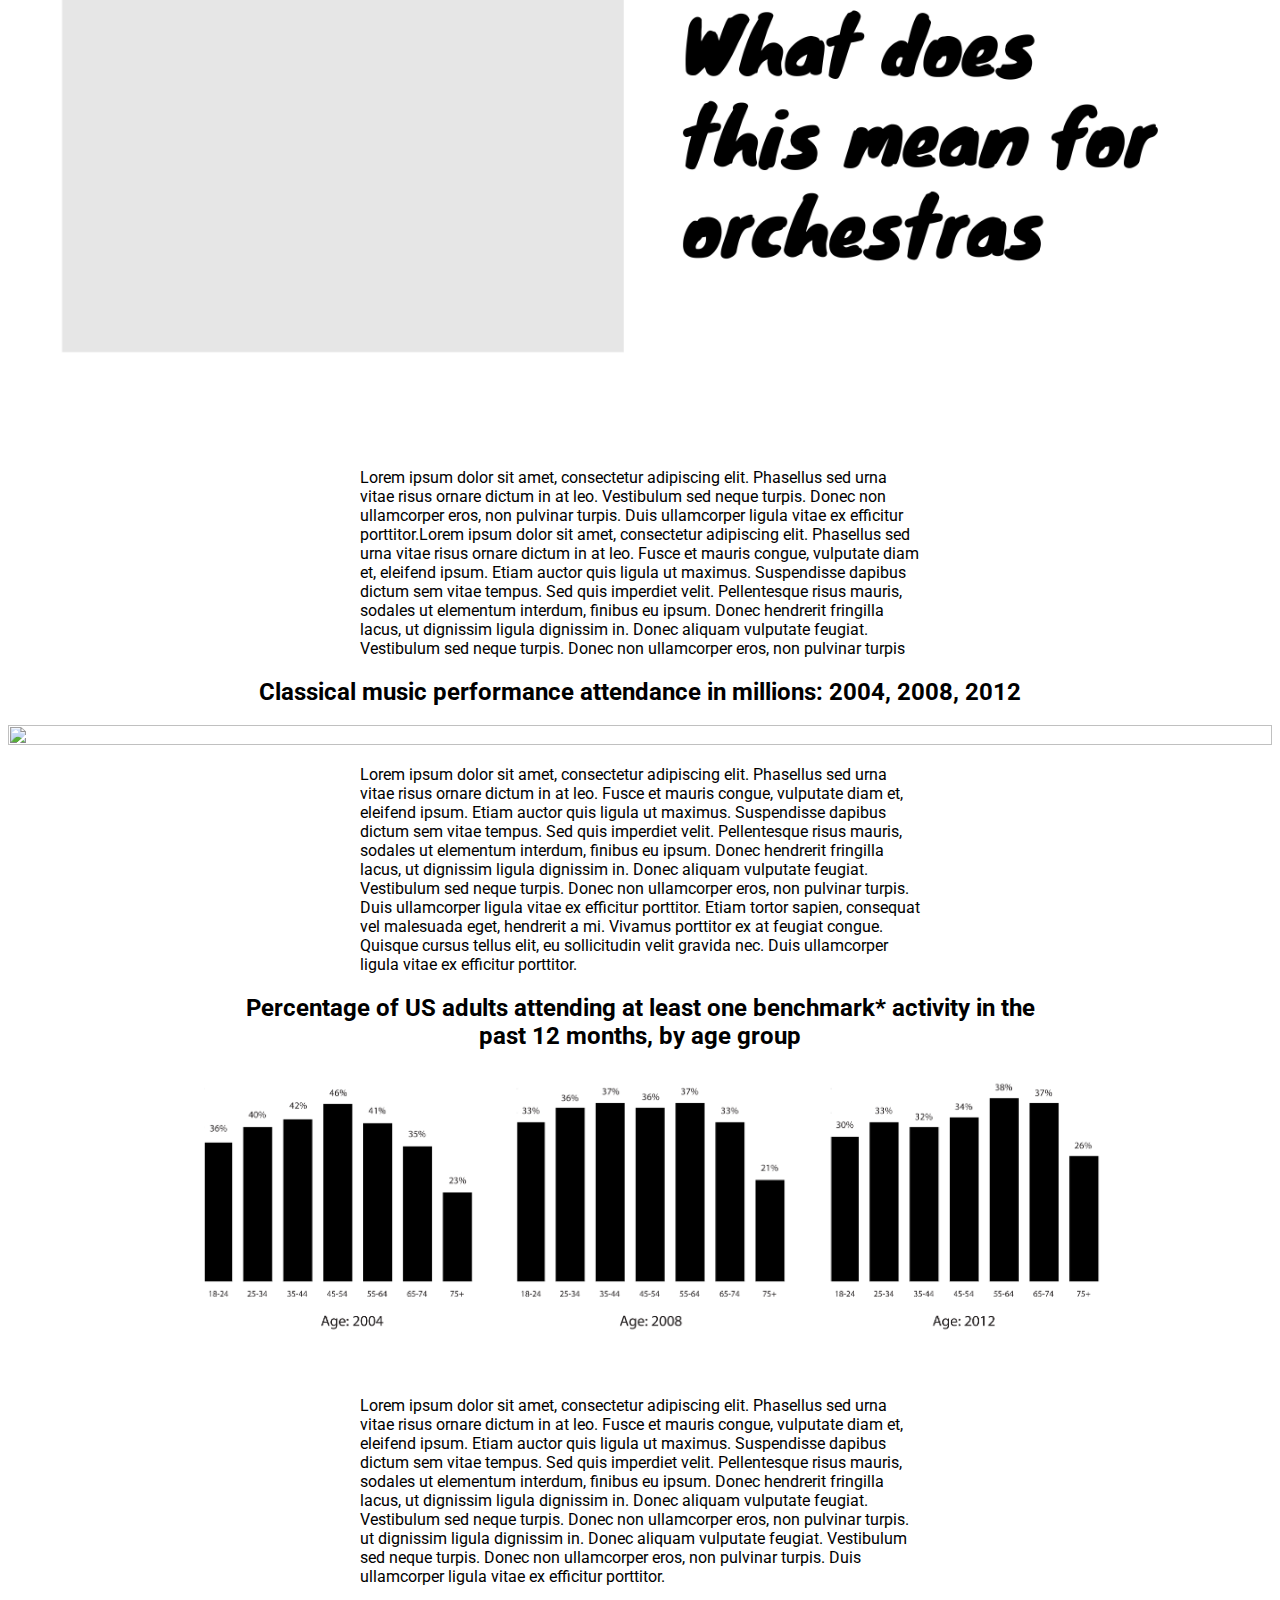
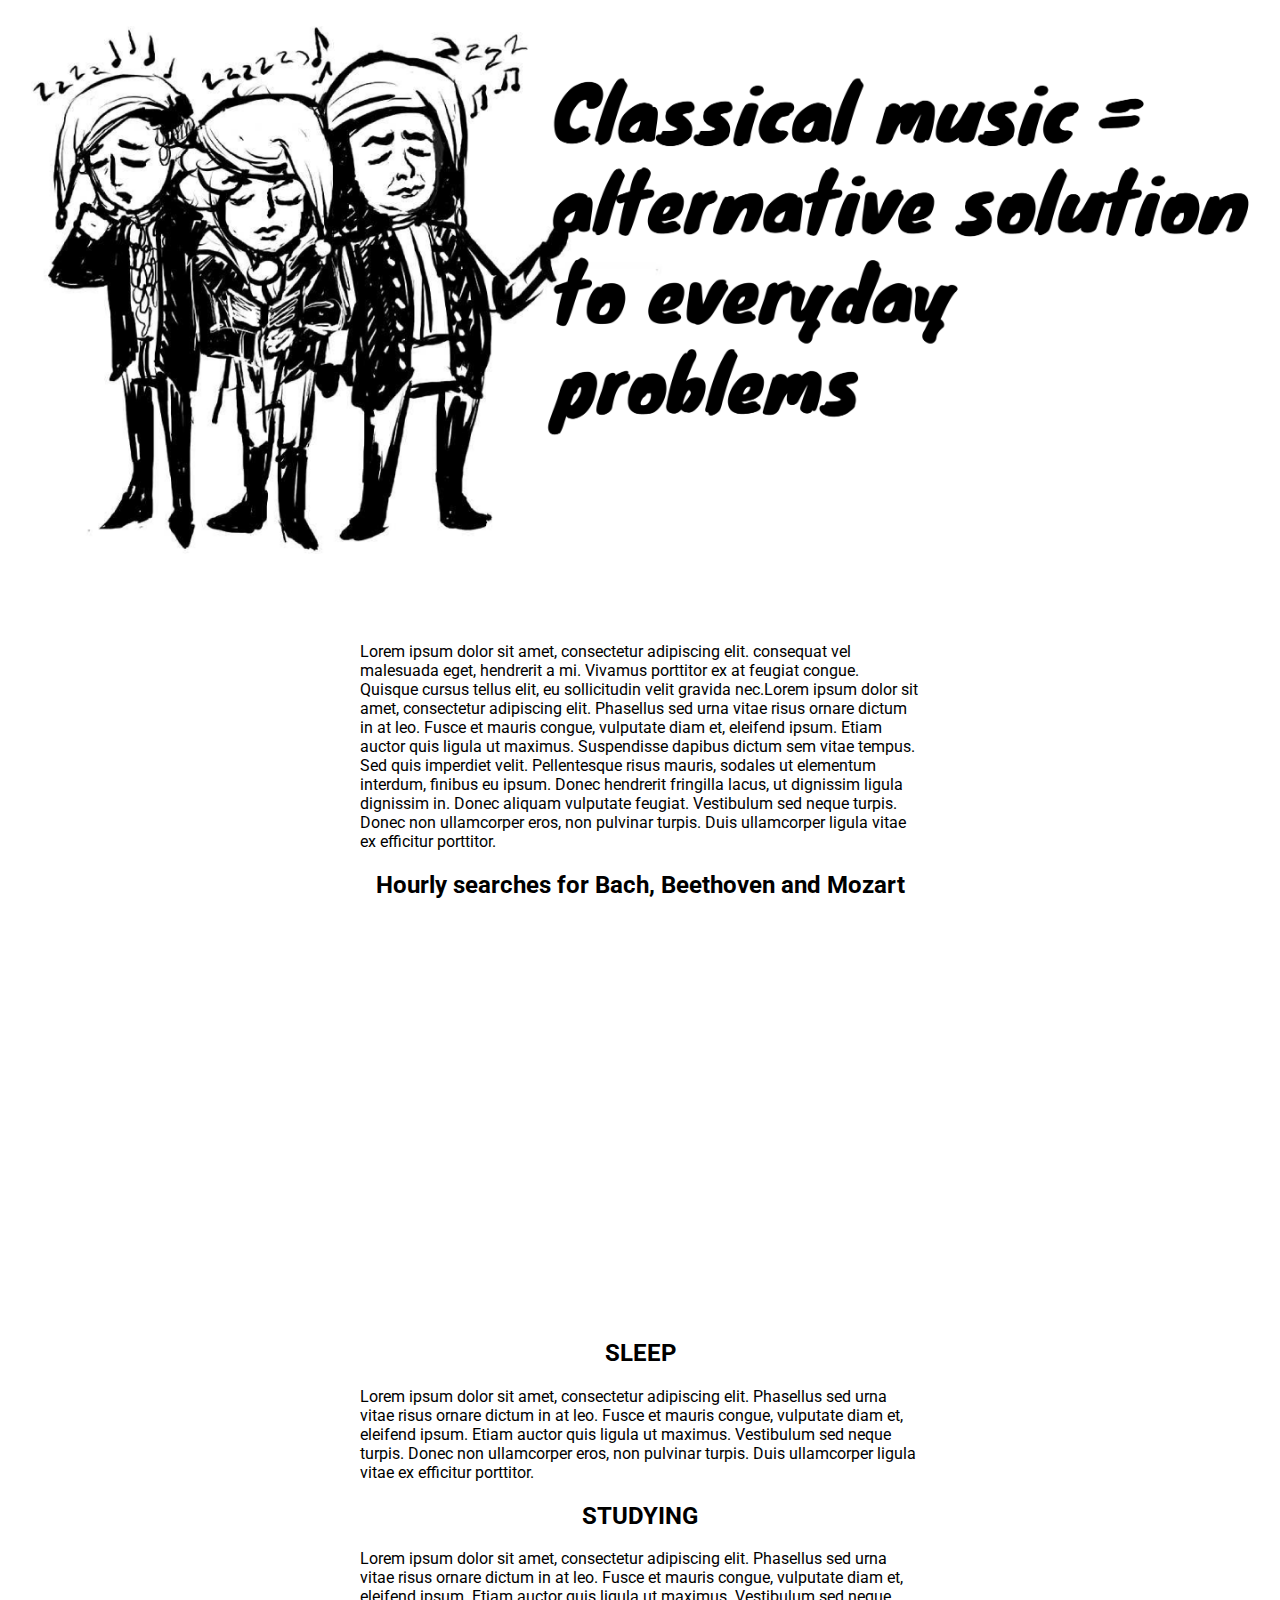
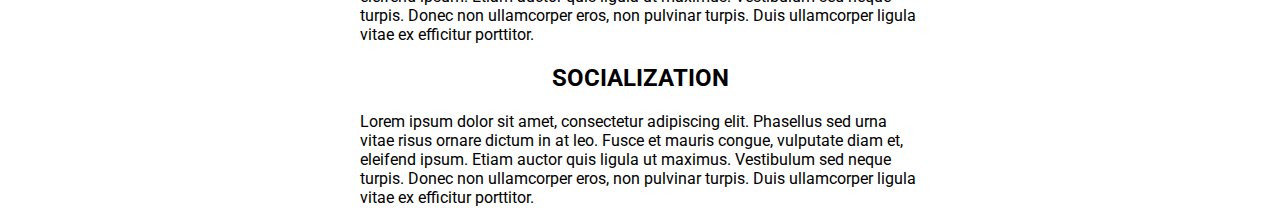
==== commit ae8b4546: "graph change" ====
--- a/data_vis.html
+++ b/data_vis.html
@@ -15,12 +15,10 @@
   <script src="http://dimplejs.org/dist/dimple.v2.3.0.min.js"></script>
 </head>
 
-<div class="container">
-  <div>
+<div class="container3">
     <img src="img/newtitle.png"/>
   </div>
-  <h2>AN EXPLORATION INTO THE STATISTICS BEHIND SEARCHING FOR THE TOP CLASSICAL COMPOSERS AND TRACKING PERFORMANCE ATTENDANCE </h2>
-  <div>
+  <h2>AN EXPLORATION INTO SEARCH DATA AND STATISTICS FOR CLASSICAL MUSIC AND ORCHESTRAL PERFORMANCES</h2>
     <p>“Classical music should be reserved for the elite,” someone said to me this summer while I was attending a music festival. She is a successful, internationally-acclaimed soloist who travels between Europe and the US to juggle a teaching career with a performance career. “There should always be a level of pretentiousness about it,” she went on to say.</p>
 
    <p>I say: Yikes.</p>
@@ -29,71 +27,60 @@
 </p>
 <h2>Search interest from 2004 to 2017 for classical music in the US</h2>
 </div>
-</div>
-<!--
-<div class="container3">
-  <div>
-    <img src="img/bach.png"/>
-  </div>
-  <div>
-    <img src="img/beethoven.png"/>
-  </div>
-  <div>
-    <img src="img/mozart.png"/>
-  </div>
-</div> -->
-<div class="containergraph">
 
-  <script src="popularity.js"></script>
-</div>
-</div>
-  <div>
-    <p>From 2004 to 2017, there is a decreasing trend of Google searches for the general topic of “Classical Music”. Numbers like this exist, but don’t seem to see the light of day as often as they should, beyond statistical reports on government websites or national agencies. We will next go in-depth with three specific composers’ search trends. </p>
+<div id="chartContainer" style="height: 400px">
 </div>
 
+<p>From 2004 to 2017, there is a decreasing trend of Google searches for the general topic of “Classical Music”. Numbers like this exist, but don’t seem to see the light of day as often as they should, beyond statistical reports on government websites or national agencies. We will next go in-depth with three specific composers’ search trends. </p>
 
-<div class="container">
-  <div>
-  <img src="img/portraits.png">
+
+<div class="container3">
+    <img src="img/portraits.png">
 </div>
-  <div>
-    <h2>WHY BACH, BEETHOVEN AND MOZART</h2>
-    <p>Using academic research and opinions collected by readers, scholars and music listeners, New York Times’ head music critic Anthony Tommasini concluded that Bach, Beethoven and Mozart land the top three spots for the top influential music composers of all time. (https://www.nytimes.com/2011/01/23/arts/music/23composers.html).</p>
 
-<p>Bachtrack, the largest site for listing worldwide classical music events, released their annual report which placed Mozart, Beethoven and Bach as the composers with the highest performance numbers in 2017 (for the fourth year in a row) https://bachtrack.com/classical-music-statistics-2017
-</p>
+<h2>WHY BACH, BEETHOVEN AND MOZART</h2>
+
+<p>Using academic research and opinions collected by readers, scholars and music listeners, New York Times’ head music critic Anthony Tommasini concluded that Bach, Beethoven and Mozart land the top three spots for the top influential music composers of all time. (https://www.nytimes.com/2011/01/23/arts/music/23composers.html).</p>
+
+<p>Bachtrack, the largest site for listing worldwide classical music events, released their annual report which placed Mozart, Beethoven and Bach as the composers with the highest performance numbers in 2017 (for the fourth year in a row) https://bachtrack.com/classical-music-statistics-2017</p>
 </div>
 <h2>Yearly search interest from 2004 to 2017 for Bach, Beethoven and Mozart in the US</h2>
 </div>
+<div class="container3">
+  <div id="chartContainer2" style="height: 400px">
+  </div>
+  <div id="chartContainer6" style="height: 400px">
+  </div>
+  <div id="chartContainer7" style="height: 400px">
+  </div>
+</div>
 
-<div class="containergraph">
-  <script src="bach.js"></script>
-</div>
   <div>
     <p>Again, we see a general trend of decreased popularity in Google searches, falling by roughly 50% from 2004 to 2017. The dips and spikes seemed to indicate seasonal trends, so we took a look at the monthly trend:  </p>
 </div>
 <h2>Monthly search interest 2004 vs 2017 for Bach, Beethoven and Mozart in the US</h2>
 
-    <div class="containergraph">
-      <script src="monthly.js"></script>
-    </div>
-  <div>
-    <p>Lorem ipsum dolor sit amet, consectetur adipiscing elit. Phasellus sed urna vitae risus ornare dictum in at leo. Fusce et mauris congue, vulputate diam et, eleifend ipsum. Etiam auctor quis ligula ut maximus. Suspendisse dapibus dictum sem vitae tempus. Sed quis imperdiet velit. Pellentesque risus mauris, sodales ut elementum interdum, finibus eu ipsum. Donec hendrerit fringilla lacus, ut dignissim ligula dignissim in. Donec aliquam vulputate feugiat. Vestibulum sed neque turpis. Donec non ullamcorper eros, non pulvinar turpis. Duis ullamcorper ligula vitae ex efficitur porttitor. Etiam tortor sapien, consequat vel malesuada eget, hendrerit a mi. Vivamus porttitor ex at feugiat congue. Quisque cursus tellus elit, eu sollicitudin velit gravida nec. Suspendisse dapibus dictum sem vitae tempus. Sed quis imperdiet velit. Pellentesque risus mauris, sodales ut elementum interdum, finibus eu ipsum. Donec hendrerit fringilla lacus, ut dignissim ligula dignissim in. Donec aliquam vulputate feugiat. Vestibulum sed neque turpis. Donec non ullamcorper eros, non pulvinar turpis. Duis ullamcorper ligula vitae ex efficitur porttitor. Etiam tortor sapien, consequat vel malesuada eget, hendrerit a mi. Vivamus porttitor ex at feugiat congue.
-</p>
+<div id="chartContainer3" style="height: 400px">
 </div>
 
-<div class="container">
-  <div>
-  <img src="img/orchestra.png">
+<div>
+    <p>Lorem ipsum dolor sit amet, consectetur adipiscing elit. Phasellus sed urna vitae risus ornare dictum in at leo. Fusce et mauris congue, vulputate diam et, eleifend ipsum. Etiam auctor quis ligula ut maximus. Suspendisse dapibus dictum sem vitae tempus. Sed quis imperdiet velit. Pellentesque risus mauris, sodales ut elementum interdum, finibus eu ipsum. Donec hendrerit fringilla lacus, ut dignissim ligula dignissim in. Donec aliquam vulputate feugiat. Vestibulum sed neque turpis. Donec non ullamcorper eros, non pulvinar turpis. Duis ullamcorper ligula vitae ex efficitur porttitor. Etiam tortor sapien, consequat vel malesuada eget, hendrerit a mi. Vivamus porttitor ex at feugiat congue. Quisque cursus tellus elit, eu sollicitudin velit gravida nec. Suspendisse dapibus dictum sem vitae tempus. Sed quis imperdiet velit. Pellentesque risus mauris, sodales ut elementum interdum, finibus eu ipsum. Donec hendrerit fringilla lacus, ut dignissim ligula dignissim in. Donec aliquam vulputate feugiat. Vestibulum sed neque turpis. Donec non ullamcorper eros, non pulvinar turpis. Duis ullamcorper ligula vitae ex efficitur porttitor. Etiam tortor sapien, consequat vel malesuada eget, hendrerit a mi. Vivamus porttitor ex at feugiat congue.
+    </p>
 </div>
+
+<div class="container3">
+    <img src="img/orchestra.png">
 </div>
 <p>Lorem ipsum dolor sit amet, consectetur adipiscing elit. Phasellus sed urna vitae risus ornare dictum in at leo. Vestibulum sed neque turpis. Donec non ullamcorper eros, non pulvinar turpis. Duis ullamcorper ligula vitae ex efficitur porttitor.Lorem ipsum dolor sit amet, consectetur adipiscing elit. Phasellus sed urna vitae risus ornare dictum in at leo. Fusce et mauris congue, vulputate diam et, eleifend ipsum. Etiam auctor quis ligula ut maximus. Suspendisse dapibus dictum sem vitae tempus. Sed quis imperdiet velit. Pellentesque risus mauris, sodales ut elementum interdum, finibus eu ipsum. Donec hendrerit fringilla lacus, ut dignissim ligula dignissim in. Donec aliquam vulputate feugiat. Vestibulum sed neque turpis. Donec non ullamcorper eros, non pulvinar turpis
 </p>
 <h2>Classical music performance attendance in millions: 2004, 2008, 2012</h2>
 
-<div class="containergraph">
-  <script src="attendance.js"></script>
+
+<div class="container3">
+    <img src="img/1.png">
 </div>
+
+
 <div>
     <p>Lorem ipsum dolor sit amet, consectetur adipiscing elit. Phasellus sed urna vitae risus ornare dictum in at leo. Fusce et mauris congue, vulputate diam et, eleifend ipsum. Etiam auctor quis ligula ut maximus. Suspendisse dapibus dictum sem vitae tempus. Sed quis imperdiet velit. Pellentesque risus mauris, sodales ut elementum interdum, finibus eu ipsum. Donec hendrerit fringilla lacus, ut dignissim ligula dignissim in. Donec aliquam vulputate feugiat. Vestibulum sed neque turpis. Donec non ullamcorper eros, non pulvinar turpis. Duis ullamcorper ligula vitae ex efficitur porttitor. Etiam tortor sapien, consequat vel malesuada eget, hendrerit a mi. Vivamus porttitor ex at feugiat congue. Quisque cursus tellus elit, eu sollicitudin velit gravida nec. Duis ullamcorper ligula vitae ex efficitur porttitor.
 </p>
@@ -102,19 +89,16 @@
 <h2>Percentage of US adults attending at least one benchmark* activity in the past 12 months, by age group</h2>
 
 <div class="container3">
-  <script src="ages.js"></script>
-  <script src="ages2.js"></script>
-  <script src="ages3.js"></script>
+    <img src="img/2.png">
 </div>
 
 <div>
   <p>Lorem ipsum dolor sit amet, consectetur adipiscing elit. Phasellus sed urna vitae risus ornare dictum in at leo. Fusce et mauris congue, vulputate diam et, eleifend ipsum. Etiam auctor quis ligula ut maximus. Suspendisse dapibus dictum sem vitae tempus. Sed quis imperdiet velit. Pellentesque risus mauris, sodales ut elementum interdum, finibus eu ipsum. Donec hendrerit fringilla lacus, ut dignissim ligula dignissim in. Donec aliquam vulputate feugiat. Vestibulum sed neque turpis. Donec non ullamcorper eros, non pulvinar turpis. ut dignissim ligula dignissim in. Donec aliquam vulputate feugiat. Vestibulum sed neque turpis. Donec non ullamcorper eros, non pulvinar turpis. Duis ullamcorper ligula vitae ex efficitur porttitor.
 </p>
 </div>
-<div class="container">
-  <div>
+<div class="container3">
   <img src="img/alternative.png">
-</div>
+
 </div>
 <div>
   <p>Lorem ipsum dolor sit amet, consectetur adipiscing elit. consequat vel malesuada eget, hendrerit a mi. Vivamus porttitor ex at feugiat congue. Quisque cursus tellus elit, eu sollicitudin velit gravida nec.Lorem ipsum dolor sit amet, consectetur adipiscing elit. Phasellus sed urna vitae risus ornare dictum in at leo. Fusce et mauris congue, vulputate diam et, eleifend ipsum. Etiam auctor quis ligula ut maximus. Suspendisse dapibus dictum sem vitae tempus. Sed quis imperdiet velit. Pellentesque risus mauris, sodales ut elementum interdum, finibus eu ipsum. Donec hendrerit fringilla lacus, ut dignissim ligula dignissim in. Donec aliquam vulputate feugiat. Vestibulum sed neque turpis. Donec non ullamcorper eros, non pulvinar turpis. Duis ullamcorper ligula vitae ex efficitur porttitor.
@@ -122,10 +106,9 @@
 </div>
 
 <h2>Hourly searches for Bach, Beethoven and Mozart</h2>
+<div id="chartContainer4" style="height: 400px">
+</div>
 
-<div class="containergraph">
-  <script src="daily.js"></script>
-</div>
 <h2>SLEEP</h2>
 <div>
   <p>Lorem ipsum dolor sit amet, consectetur adipiscing elit. Phasellus sed urna vitae risus ornare dictum in at leo. Fusce et mauris congue, vulputate diam et, eleifend ipsum. Etiam auctor quis ligula ut maximus. Vestibulum sed neque turpis. Donec non ullamcorper eros, non pulvinar turpis. Duis ullamcorper ligula vitae ex efficitur porttitor.
@@ -144,5 +127,12 @@
 </div>
 
 
+  <script src="popularity.js"></script>
+  <script src="bach1.js"></script>
+  <script src="beethoven1.js"></script>
+  <script src="mozart1.js"></script>
+  <script src="monthly.js"></script>
+  <script src="daily.js"></script>
+    <script src="attendance.js"></script>
 
 </html>
--- a/style.css
+++ b/style.css
@@ -71,15 +71,24 @@
 p {
   text-align: left;
   font-family: 'Roboto', Arial, sans-serif;
-  padding-left: 550px;
-  padding-right: 550px;
+  /*padding-left: 550px;
+  padding-right: 550px;*/
+  /*width: 40%;
+  right: 50%;*/
+  margin-left: auto;
+   margin-right: auto;
+   width: 35em;
+
 }
 
 h2 {
   text-align: center;
   font-family: 'Roboto', Arial, sans-serif;
-  padding-left: 420px;
-  padding-right: 420px;
+  /*padding-left: 420px;
+  padding-right: 420px;*/
+  margin-left: auto;
+   margin-right: auto;
+   width: 35em;
 }
 
 /*.tick line{
@@ -97,3 +106,7 @@
   shape-rendering: crispEdges;
   stroke-width: 10px;
 }
+
+svg {
+
+}
